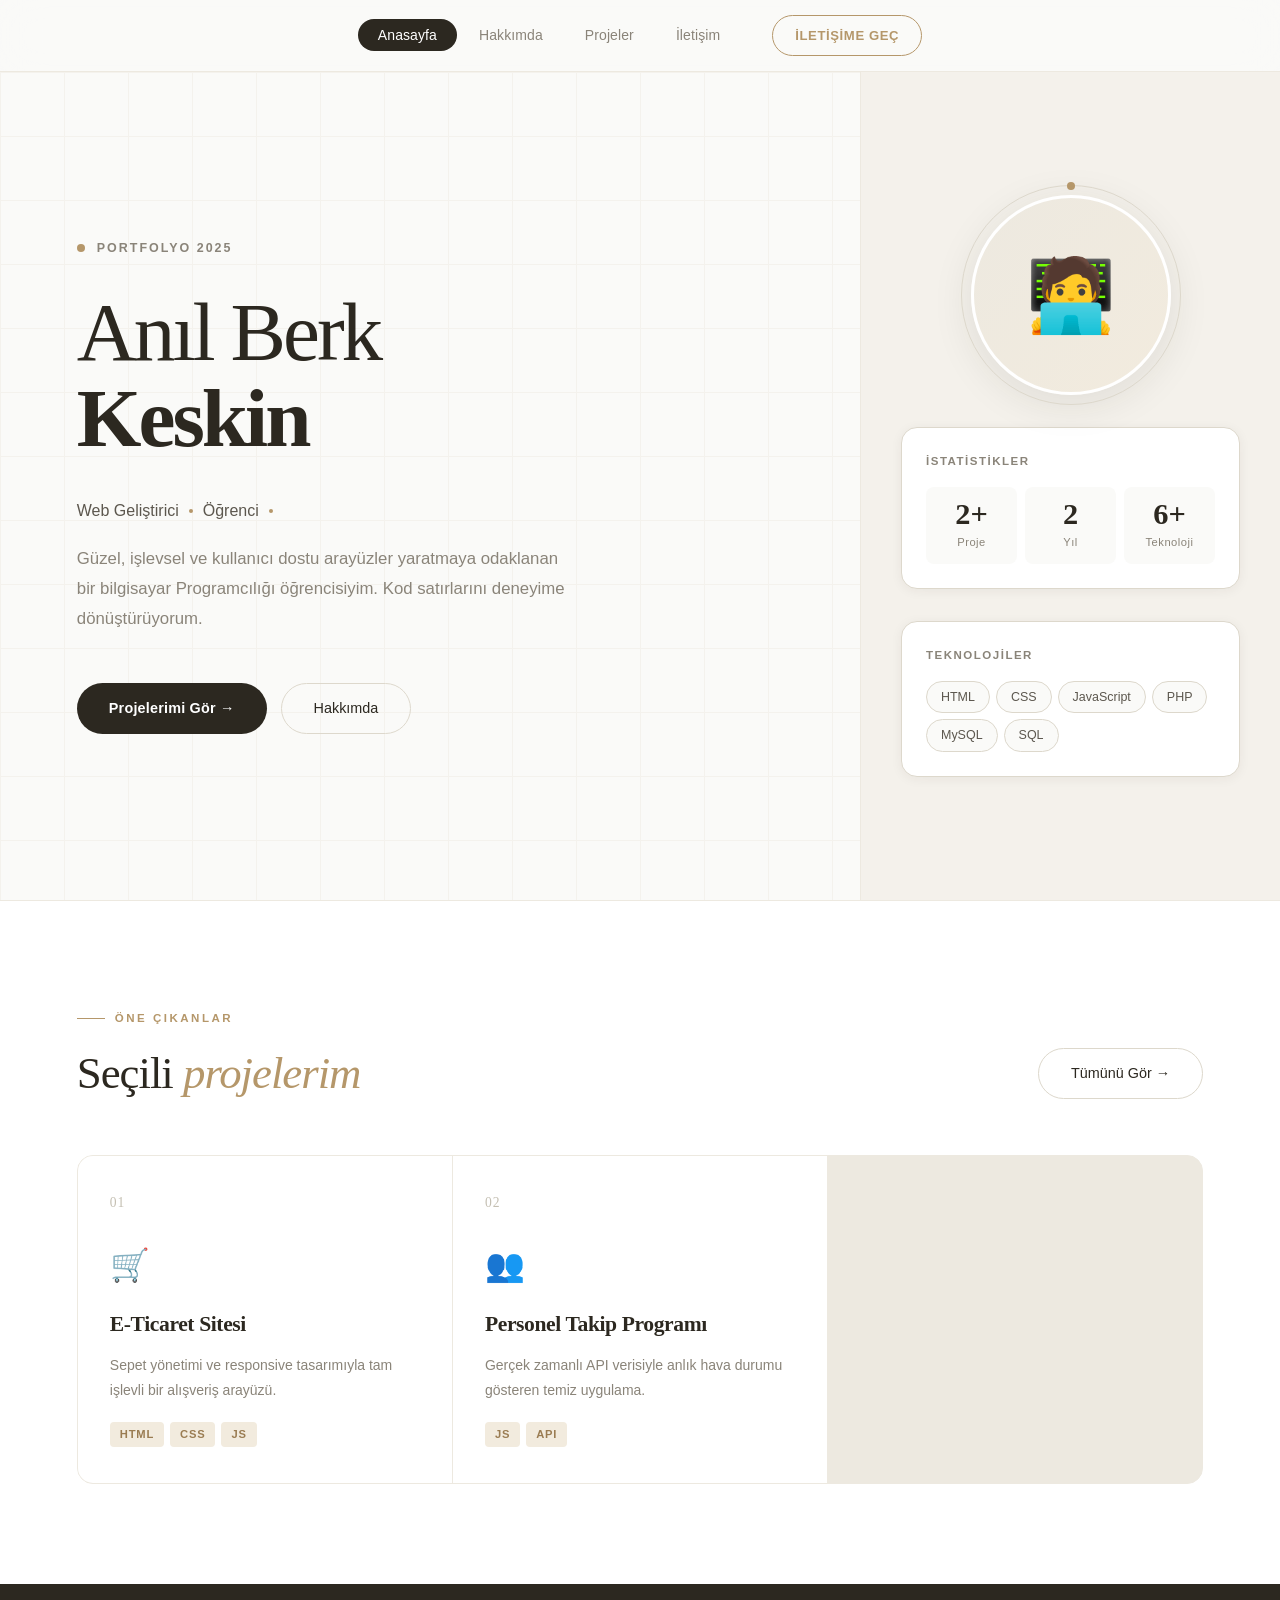
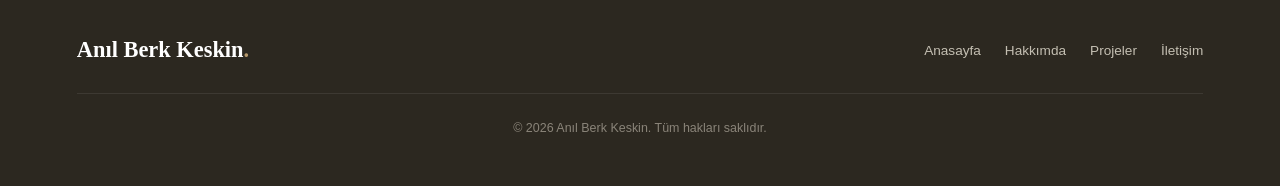
==== index.html @ c399ac22 "Update index.html" ====
<!DOCTYPE html>
<html lang="tr">
<head>
  <meta charset="UTF-8"/>
  <meta name="viewport" content="width=device-width, initial-scale=1.0"/>
  <title>Anıl Berk Keskin — Portfolyo</title>
  <link rel="stylesheet" href="assets/css/style.css"/>
  <style>
    .hero {
      min-height: calc(100vh - var(--nav-h));
      display: grid;
      grid-template-columns: 1fr 420px;
      gap: 0;
      position: relative;
      overflow: hidden;
    }

    .hero::before {
      content: '';
      position: absolute;
      inset: 0;
      background-image:
        linear-gradient(var(--cream-mid) 1px, transparent 1px),
        linear-gradient(90deg, var(--cream-mid) 1px, transparent 1px);
      background-size: 64px 64px;
      opacity: 0.45;
      pointer-events: none;
    }

    .hero-left {
      display: flex;
      flex-direction: column;
      justify-content: center;
      padding: 80px var(--page-pad);
      position: relative;
      z-index: 1;
    }

    .hero-eyebrow {
      display: flex;
      align-items: center;
      gap: 12px;
      margin-bottom: 32px;
    }
    .eyebrow-dot {
      width: 8px; height: 8px;
      border-radius: 50%;
      background: var(--accent);
      animation: pulse 2.4s ease-in-out infinite;
    }
    @keyframes pulse {
      0%,100% { opacity: 1; transform: scale(1); }
      50%      { opacity: 0.4; transform: scale(0.7); }
    }
    .eyebrow-text {
      font-size: 0.78rem;
      font-weight: 600;
      letter-spacing: 2px;
      text-transform: uppercase;
      color: var(--warm-gray);
    }

    .hero-title {
      font-family: var(--font-display);
      font-size: clamp(3.5rem, 6.5vw, 7rem);
      font-weight: 300;
      line-height: 1.03;
      letter-spacing: -3px;
      color: var(--ink);
      margin-bottom: 8px;
    }
    .hero-title strong {
      font-weight: 600;
      display: block;
    }
    .hero-title em {
      font-style: italic;
      color: var(--accent);
      display: block;
    }

    .hero-role {
      display: inline-flex;
      align-items: center;
      gap: 10px;
      margin: 28px 0 20px;
      font-size: 1rem;
      color: var(--ink-light);
      font-weight: 400;
    }
    .role-divider {
      width: 4px; height: 4px;
      border-radius: 50%;
      background: var(--accent);
    }

    .hero-desc {
      max-width: 500px;
      font-size: 1.05rem;
      color: var(--warm-gray);
      line-height: 1.8;
      margin-bottom: 48px;
      font-weight: 300;
    }

    .hero-actions {
      display: flex;
      gap: 14px;
      flex-wrap: wrap;
    }

    .hero-right {
      background: var(--cream);
      border-left: 1px solid var(--cream-mid);
      display: flex;
      flex-direction: column;
      justify-content: center;
      align-items: center;
      padding: 60px 40px;
      gap: 32px;
      position: relative;
      z-index: 1;
    }

    .avatar-container {
      position: relative;
      width: 200px;
      height: 200px;
    }
    .avatar-ring {
      position: absolute;
      inset: -10px;
      border-radius: 50%;
      border: 1px solid var(--cream-dark);
      animation: rotateRing 25s linear infinite;
    }
    .avatar-ring::after {
      content: '';
      position: absolute;
      top: -4px; left: 50%;
      transform: translateX(-50%);
      width: 8px; height: 8px;
      border-radius: 50%;
      background: var(--accent);
    }
    @keyframes rotateRing { to { transform: rotate(360deg); } }
    .avatar-img {
      width: 200px; height: 200px;
      border-radius: 50%;
      background: linear-gradient(135deg, var(--cream-mid) 0%, var(--accent-pale) 100%);
      display: flex;
      align-items: center;
      justify-content: center;
      font-size: 4.5rem;
      border: 3px solid var(--white);
      box-shadow: var(--shadow-md);
    }

    .hero-card {
      background: var(--white);
      border: 1px solid var(--cream-dark);
      border-radius: var(--radius-md);
      padding: 24px;
      width: 100%;
      box-shadow: var(--shadow-sm);
    }
    .hero-card-title {
      font-size: 0.72rem;
      font-weight: 600;
      letter-spacing: 1.5px;
      text-transform: uppercase;
      color: var(--warm-gray);
      margin-bottom: 16px;
    }
    .stat-row {
      display: flex;
      justify-content: space-between;
      gap: 8px;
    }
    .stat-box {
      flex: 1;
      text-align: center;
      padding: 12px 8px;
      border-radius: var(--radius-sm);
      background: var(--off-white);
    }
    .stat-box .num {
      font-family: var(--font-display);
      font-size: 1.9rem;
      font-weight: 600;
      color: var(--ink);
      line-height: 1;
      display: block;
    }
    .stat-box .lbl {
      font-size: 0.7rem;
      color: var(--warm-gray);
      letter-spacing: 0.5px;
      margin-top: 4px;
      display: block;
    }

    .tech-row {
      display: flex;
      flex-wrap: wrap;
      gap: 6px;
    }
    .tech-pill {
      background: var(--off-white);
      border: 1px solid var(--cream-dark);
      border-radius: 50px;
      padding: 5px 14px;
      font-size: 0.78rem;
      color: var(--ink-light);
      font-weight: 500;
    }

    .featured {
      padding: 100px var(--page-pad);
      background: var(--white);
      border-top: 1px solid var(--cream-mid);
    }
    .featured-header {
      display: flex;
      align-items: flex-end;
      justify-content: space-between;
      margin-bottom: 56px;
    }
    .featured-title {
      font-family: var(--font-display);
      font-size: clamp(2rem, 3.5vw, 3rem);
      font-weight: 400;
      letter-spacing: -1px;
      line-height: 1.15;
    }
    .featured-title em { font-style: italic; color: var(--accent); }

    .featured-grid {
      display: grid;
      grid-template-columns: repeat(3, 1fr);
      gap: 1px;
      background: var(--cream-mid);
      border: 1px solid var(--cream-mid);
      border-radius: var(--radius-md);
      overflow: hidden;
    }
    .feat-card {
      background: var(--white);
      padding: 36px 32px;
      transition: background var(--transition);
    }
    .feat-card:hover { background: var(--off-white); }
    .feat-num {
      font-family: var(--font-display);
      font-size: 0.85rem;
      color: var(--stone);
      letter-spacing: 1px;
      margin-bottom: 24px;
    }
    .feat-icon {
      font-size: 2rem;
      margin-bottom: 16px;
      display: block;
    }
    .feat-card h3 {
      font-family: var(--font-display);
      font-size: 1.35rem;
      font-weight: 600;
      letter-spacing: -0.4px;
      margin-bottom: 10px;
    }
    .feat-card p {
      font-size: 0.875rem;
      color: var(--warm-gray);
      line-height: 1.75;
      margin-bottom: 20px;
    }
    .feat-tags {
      display: flex;
      flex-wrap: wrap;
      gap: 6px;
    }
    .feat-tag {
      font-size: 0.7rem;
      font-weight: 600;
      letter-spacing: 0.8px;
      text-transform: uppercase;
      color: var(--accent-hover);
      background: var(--accent-pale);
      padding: 3px 10px;
      border-radius: 4px;
    }

    @media (max-width: 900px) {
      .hero { grid-template-columns: 1fr; }
      .hero-right { display: none; }
      .featured-grid { grid-template-columns: 1fr; }
      .featured-header { flex-direction: column; align-items: flex-start; gap: 20px; }
    }
  </style>
</head>
<body>

<nav class="navbar">
  
  <ul class="nav-links">
    <li><a href="pages/index.html">Anasayfa</a></li>
    <li><a href="pages/about.html">Hakkımda</a></li>
    <li><a href="pages/Projects.html">Projeler</a></li>
    <li><a href="pages/contact.html">İletişim</a></li>
  </ul>
  <div class="nav-cta">
    <a href="pages/contact.html" class="btn-nav">İletişime Geç</a>
  </div>
</nav>

<!-- PAGE -->
<div class="page-wrap">

  <!-- HERO -->
  <section class="hero">
    <div class="hero-left">
      <div class="hero-eyebrow anim-fadein">
        <span class="eyebrow-dot"></span>
        <span class="eyebrow-text">Portfolyo 2025</span>
      </div>

      <h1 class="hero-title anim-fadeup anim-delay-1">
        Anıl Berk
        <strong>Keskin</strong>
      </h1>

      <div class="hero-role anim-fadeup anim-delay-2">
        <span>Web Geliştirici</span>
        <span class="role-divider"></span>
        <span>Öğrenci</span>
        <span class="role-divider"></span>
      </div>

      <p class="hero-desc anim-fadeup anim-delay-3">
        Güzel, işlevsel ve kullanıcı dostu arayüzler yaratmaya odaklanan
        bir bilgisayar Programcılığı öğrencisiyim. Kod satırlarını deneyime dönüştürüyorum.
      </p>

      <div class="hero-actions anim-fadeup anim-delay-4">
        <a href="pages/Projects.html" class="btn-primary">Projelerimi Gör →</a>
        <a href="pages/about.html" class="btn-secondary">Hakkımda</a>
      </div>
    </div>

    <div class="hero-right anim-fadein anim-delay-2">
      <div class="avatar-container">
        <div class="avatar-ring"></div>
        <div class="avatar-img">🧑‍💻</div>
      </div>

      <div class="hero-card">
        <div class="hero-card-title">İstatistikler</div>
        <div class="stat-row">
          <div class="stat-box">
            <span class="num">2+</span>
            <span class="lbl">Proje</span>
          </div>
          <div class="stat-box">
            <span class="num">2</span>
            <span class="lbl">Yıl</span>
          </div>
          <div class="stat-box">
            <span class="num">6+</span>
            <span class="lbl">Teknoloji</span>
          </div>
        </div>
      </div>

      <div class="hero-card">
        <div class="hero-card-title">Teknolojiler</div>
        <div class="tech-row">
          <span class="tech-pill">HTML</span>
          <span class="tech-pill">CSS</span>
          <span class="tech-pill">JavaScript</span>
          <span class="tech-pill">PHP</span>
          <span class="tech-pill">MySQL</span>
          <span class="tech-pill">SQL</span>
        </div>
      </div>
    </div>
  </section>

  <section class="featured">
    <div class="featured-header reveal">
      <div>
        <div class="section-label">Öne Çıkanlar</div>
        <h2 class="featured-title">Seçili <em>projelerim</em></h2>
      </div>
      <a href="pages/Projects.html" class="btn-secondary">Tümünü Gör →</a>
    </div>

    <div class="featured-grid reveal">
      <div class="feat-card">
        <div class="feat-num">01</div>
        <span class="feat-icon">🛒</span>
        <h3>E-Ticaret Sitesi</h3>
        <p>Sepet yönetimi ve responsive tasarımıyla tam işlevli bir alışveriş arayüzü.</p>
        <div class="feat-tags">
          <span class="feat-tag">HTML</span>
          <span class="feat-tag">CSS</span>
          <span class="feat-tag">JS</span>
        </div>
      </div>
      <div class="feat-card">
        <div class="feat-num">02</div>
        <span class="feat-icon">👥</span>
        <h3>Personel Takip Programı</h3>
        <p>Gerçek zamanlı API verisiyle anlık hava durumu gösteren temiz uygulama.</p>
        <div class="feat-tags">
          <span class="feat-tag">JS</span>
          <span class="feat-tag">API</span>
        </div>
      </div>
    </div>
  </section>

  <footer>
    <div class="footer-logo">Anıl Berk Keskin<span>.</span></div>
    <ul class="footer-links">
      <li><a href="pages/index.html">Anasayfa</a></li>
      <li><a href="pages/about.html">Hakkımda</a></li>
      <li><a href="pages/Projects.html">Projeler</a></li>
      <li><a href="pages/contact.html">İletişim</a></li>
    </ul>
    <div class="footer-copy">© 2026 Anıl Berk Keskin. Tüm hakları saklıdır.</div>
  </footer>
</div>
<script src="assets/js/main.js"></script>
</body>
</html>
---- assets/css/style.css ----
*, *::before, *::after {
  box-sizing: border-box;
  margin: 0;
  padding: 0;
}

:root {
  --white:       #ffffff;
  --off-white:   #fafaf8;
  --cream:       #f4f1eb;
  --cream-mid:   #ede9e0;
  --cream-dark:  #ddd8cc;
  --stone:       #c4bfb2;
  --warm-gray:   #8a8479;
  --ink-light:   #5c574e;
  --ink:         #2c2820;
  --accent:      #b5976a;
  --accent-hover:#9a7c52;
  --accent-pale: #f2ebde;

  --font-display: 'Cormorant Garamond', Georgia, serif;
  --font-body:    'Outfit', sans-serif;

  --nav-h: 72px;
  --page-pad: clamp(28px, 6vw, 96px);
  --radius-sm: 8px;
  --radius-md: 16px;
  --radius-lg: 28px;
  --shadow-sm: 0 2px 12px rgba(44,40,32,0.06);
  --shadow-md: 0 8px 40px rgba(44,40,32,0.10);
  --shadow-lg: 0 24px 80px rgba(44,40,32,0.13);
  --transition: 0.28s cubic-bezier(0.4,0,0.2,1);
}

html { scroll-behavior: smooth; }

body {
  font-family: var(--font-body);
  background: var(--off-white);
  color: var(--ink);
  font-size: 16px;
  line-height: 1.65;
  min-height: 100vh;
  -webkit-font-smoothing: antialiased;
}

.navbar {
  position: fixed;
  top: 0; left: 0; right: 0;
  z-index: 999;
  height: var(--nav-h);
  display: flex;
  align-items: center;
  justify-content: center;
  padding: 0 var(--page-pad);
  background: rgba(250,250,248,0.85);
  backdrop-filter: blur(20px);
  -webkit-backdrop-filter: blur(20px);
  border-bottom: 1px solid var(--cream-mid);
  gap: 32px;
}

.nav-logo {
  font-family: var(--font-display);
  font-size: 1.5rem;
  font-weight: 600;
  color: var(--ink);
  text-decoration: none;
  letter-spacing: -0.5px;
}
.nav-logo span {
  color: var(--accent);
}

.nav-links {
  display: flex;
  align-items: center;
  gap: 2px;
  list-style: none;
}

.nav-links a {
  text-decoration: none;
  font-family: var(--font-body);
  font-size: 0.875rem;
  font-weight: 500;
  color: var(--warm-gray);
  padding: 8px 20px;
  border-radius: 50px;
  transition: color var(--transition), background var(--transition);
  letter-spacing: 0.1px;
}
.nav-links a:hover {
  color: var(--ink);
  background: var(--cream);
}
.nav-links a.active {
  color: var(--white);
  background: var(--ink);
}

.nav-cta {
  display: flex;
  align-items: center;
  gap: 16px;
}
.nav-cta a.btn-nav {
  text-decoration: none;
  font-size: 0.82rem;
  font-weight: 600;
  letter-spacing: 0.6px;
  text-transform: uppercase;
  color: var(--accent);
  padding: 9px 22px;
  border: 1.5px solid var(--accent);
  border-radius: 50px;
  transition: all var(--transition);
}
.nav-cta a.btn-nav:hover {
  background: var(--accent);
  color: var(--white);
}

.page-wrap {
  padding-top: var(--nav-h);
  min-height: 100vh;
}

.btn-primary {
  display: inline-flex;
  align-items: center;
  gap: 8px;
  background: var(--ink);
  color: var(--white);
  font-family: var(--font-body);
  font-size: 0.9rem;
  font-weight: 600;
  padding: 14px 32px;
  border-radius: 50px;
  border: none;
  cursor: pointer;
  text-decoration: none;
  transition: background var(--transition), transform var(--transition), box-shadow var(--transition);
  letter-spacing: 0.2px;
}
.btn-primary:hover {
  background: var(--accent-hover);
  transform: translateY(-2px);
  box-shadow: var(--shadow-md);
}

.btn-secondary {
  display: inline-flex;
  align-items: center;
  gap: 8px;
  background: transparent;
  color: var(--ink);
  font-family: var(--font-body);
  font-size: 0.9rem;
  font-weight: 500;
  padding: 13px 32px;
  border-radius: 50px;
  border: 1.5px solid var(--cream-dark);
  cursor: pointer;
  text-decoration: none;
  transition: all var(--transition);
}
.btn-secondary:hover {
  border-color: var(--ink);
  transform: translateY(-2px);
}

.section-label {
  display: inline-flex;
  align-items: center;
  gap: 10px;
  font-size: 0.72rem;
  font-weight: 600;
  letter-spacing: 2.5px;
  text-transform: uppercase;
  color: var(--accent);
  margin-bottom: 20px;
}
.section-label::before {
  content: '';
  width: 28px;
  height: 1.5px;
  background: var(--accent);
  display: block;
}

footer {
  background: var(--ink);
  color: var(--stone);
  padding: 48px var(--page-pad);
  display: flex;
  align-items: center;
  justify-content: space-between;
  flex-wrap: wrap;
  gap: 16px;
}

.footer-logo {
  font-family: var(--font-display);
  font-size: 1.4rem;
  color: var(--white);
  font-weight: 600;
}
.footer-logo span { color: var(--accent); }

.footer-links {
  display: flex;
  gap: 24px;
  list-style: none;
}
.footer-links a {
  text-decoration: none;
  color: var(--stone);
  font-size: 0.85rem;
  transition: color var(--transition);
}
.footer-links a:hover { color: var(--white); }

.footer-copy {
  font-size: 0.78rem;
  color: var(--warm-gray);
  width: 100%;
  text-align: center;
  padding-top: 24px;
  border-top: 1px solid rgba(255,255,255,0.08);
  margin-top: 8px;
}

@keyframes fadeUp {
  from { opacity: 0; transform: translateY(30px); }
  to   { opacity: 1; transform: translateY(0); }
}
@keyframes fadeIn {
  from { opacity: 0; }
  to   { opacity: 1; }
}
@keyframes slideRight {
  from { opacity: 0; transform: translateX(-20px); }
  to   { opacity: 1; transform: translateX(0); }
}

.anim-fadeup  { animation: fadeUp 0.7s cubic-bezier(0.4,0,0.2,1) both; }
.anim-fadein  { animation: fadeIn 0.6s ease both; }
.anim-delay-1 { animation-delay: 0.1s; }
.anim-delay-2 { animation-delay: 0.2s; }
.anim-delay-3 { animation-delay: 0.35s; }
.anim-delay-4 { animation-delay: 0.5s; }
.anim-delay-5 { animation-delay: 0.65s; }

@media (max-width: 768px) {
  .navbar { padding: 0 24px; }
  .nav-cta { display: none; }
  .nav-links a { padding: 7px 12px; font-size: 0.8rem; }
}
@media (max-width: 480px) {
  .nav-logo { font-size: 1.2rem; }
  .nav-links a { padding: 6px 9px; }
}
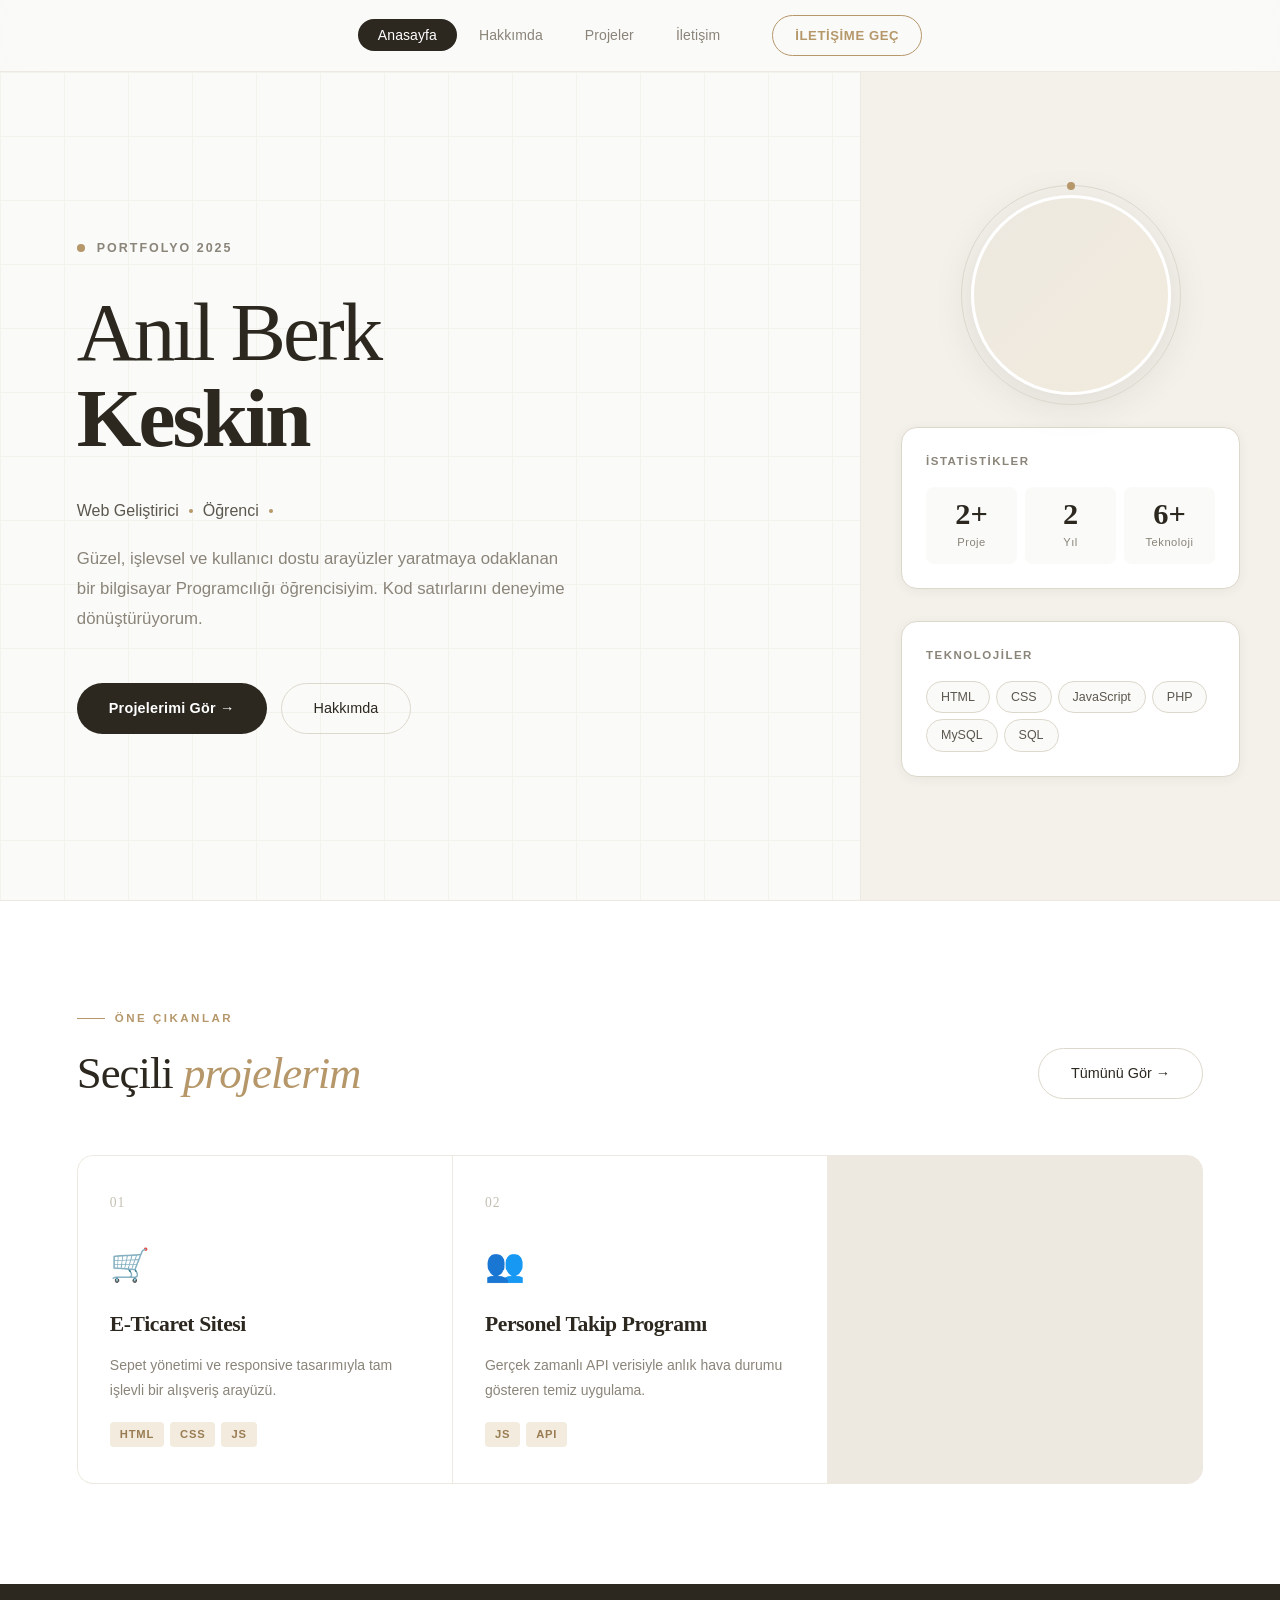
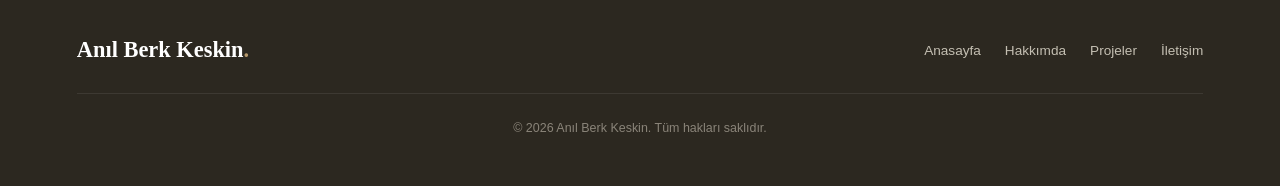
==== commit 44c56c49: "Update index.html" ====
--- a/index.html
+++ b/index.html
@@ -304,7 +304,7 @@
 <nav class="navbar">
   
   <ul class="nav-links">
-    <li><a href="pages/index.html">Anasayfa</a></li>
+    <li><a href="index.html">Anasayfa</a></li>
     <li><a href="pages/about.html">Hakkımda</a></li>
     <li><a href="pages/Projects.html">Projeler</a></li>
     <li><a href="pages/contact.html">İletişim</a></li>
@@ -351,7 +351,7 @@
     <div class="hero-right anim-fadein anim-delay-2">
       <div class="avatar-container">
         <div class="avatar-ring"></div>
-        <div class="avatar-img">🧑‍💻</div>
+        <div class="avatar-img"></div>
       </div>
 
       <div class="hero-card">
@@ -423,7 +423,7 @@
   <footer>
     <div class="footer-logo">Anıl Berk Keskin<span>.</span></div>
     <ul class="footer-links">
-      <li><a href="pages/index.html">Anasayfa</a></li>
+      <li><a href="index.html">Anasayfa</a></li>
       <li><a href="pages/about.html">Hakkımda</a></li>
       <li><a href="pages/Projects.html">Projeler</a></li>
       <li><a href="pages/contact.html">İletişim</a></li>
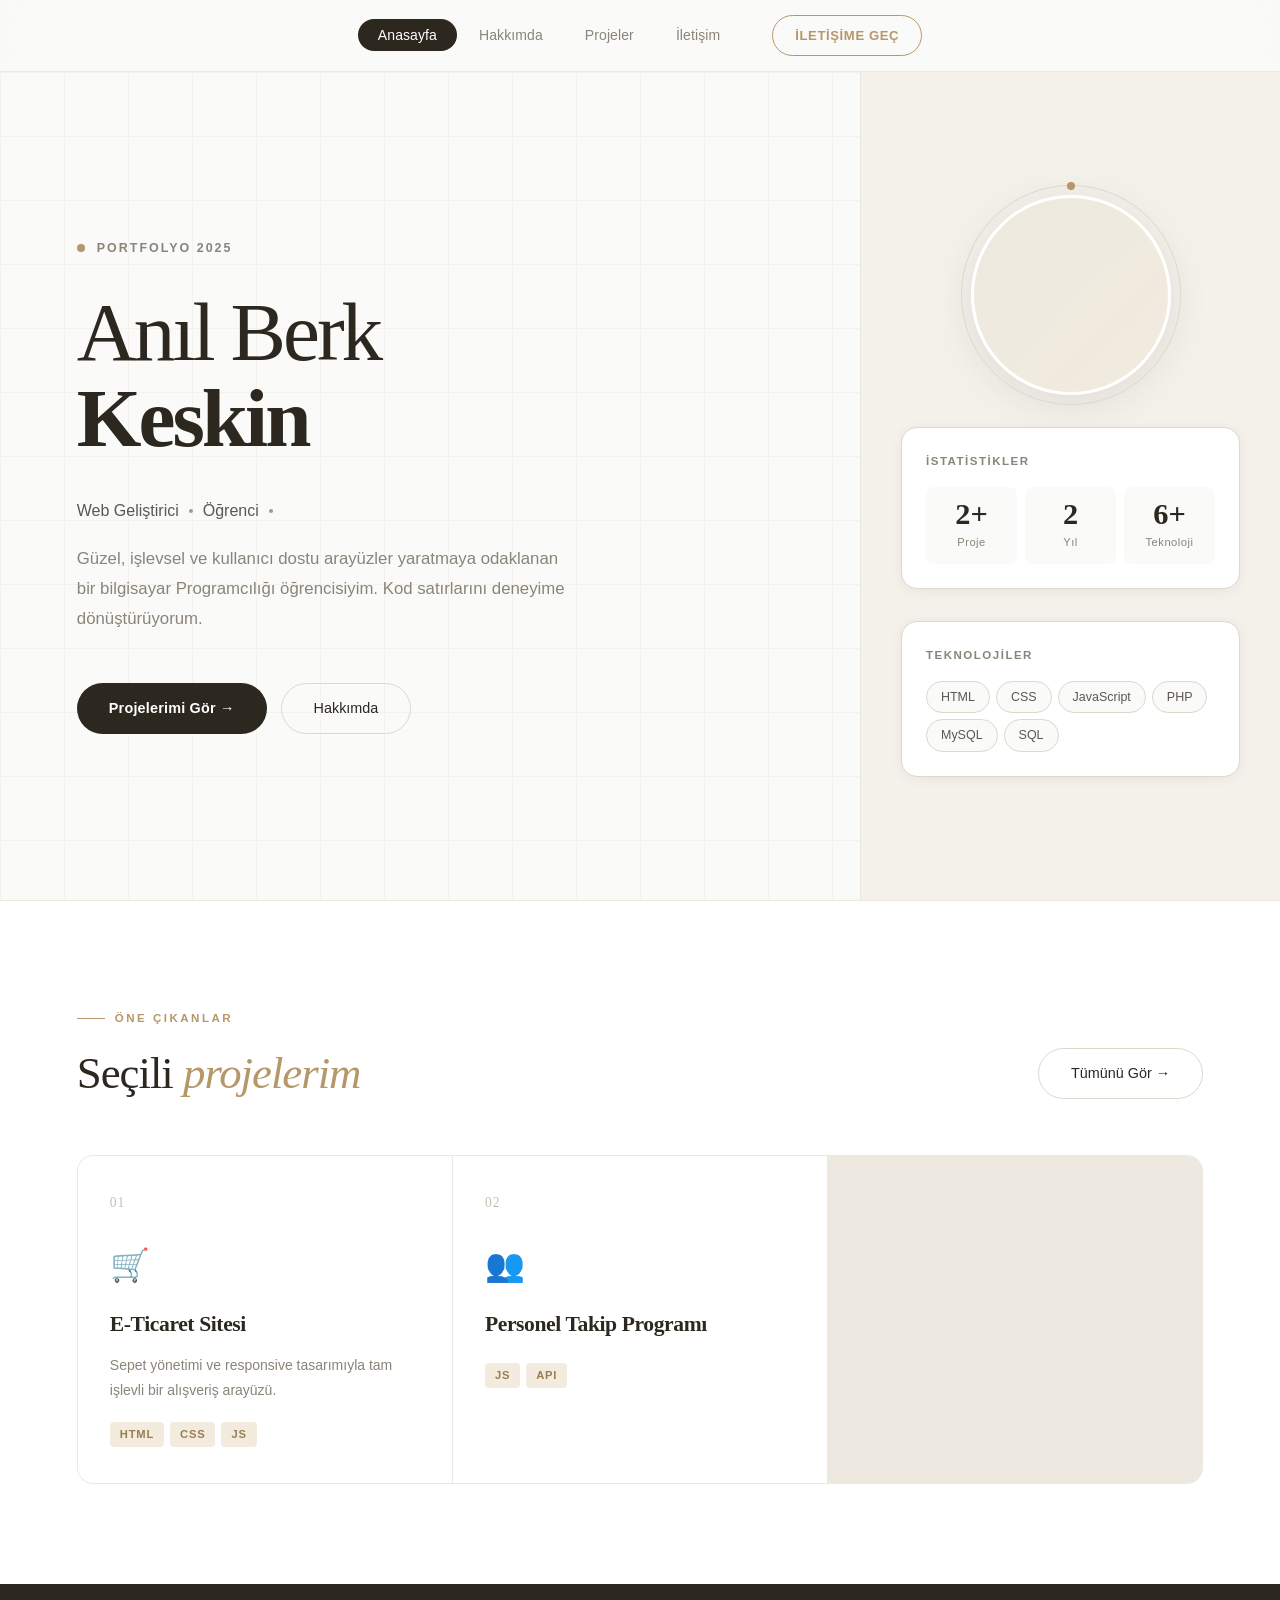
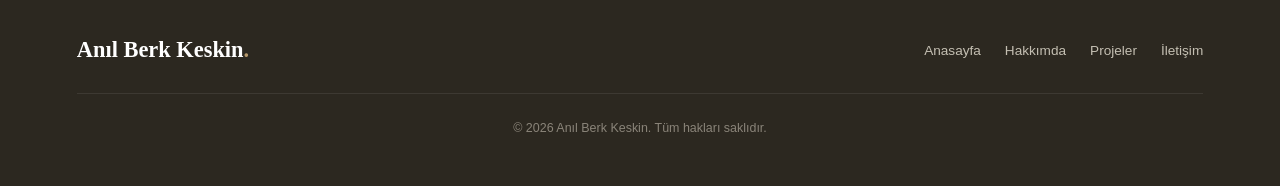
==== commit 341cc9e9: "Update index.html" ====
--- a/index.html
+++ b/index.html
@@ -411,7 +411,7 @@
         <div class="feat-num">02</div>
         <span class="feat-icon">👥</span>
         <h3>Personel Takip Programı</h3>
-        <p>Gerçek zamanlı API verisiyle anlık hava durumu gösteren temiz uygulama.</p>
+        <p></p>
         <div class="feat-tags">
           <span class="feat-tag">JS</span>
           <span class="feat-tag">API</span>
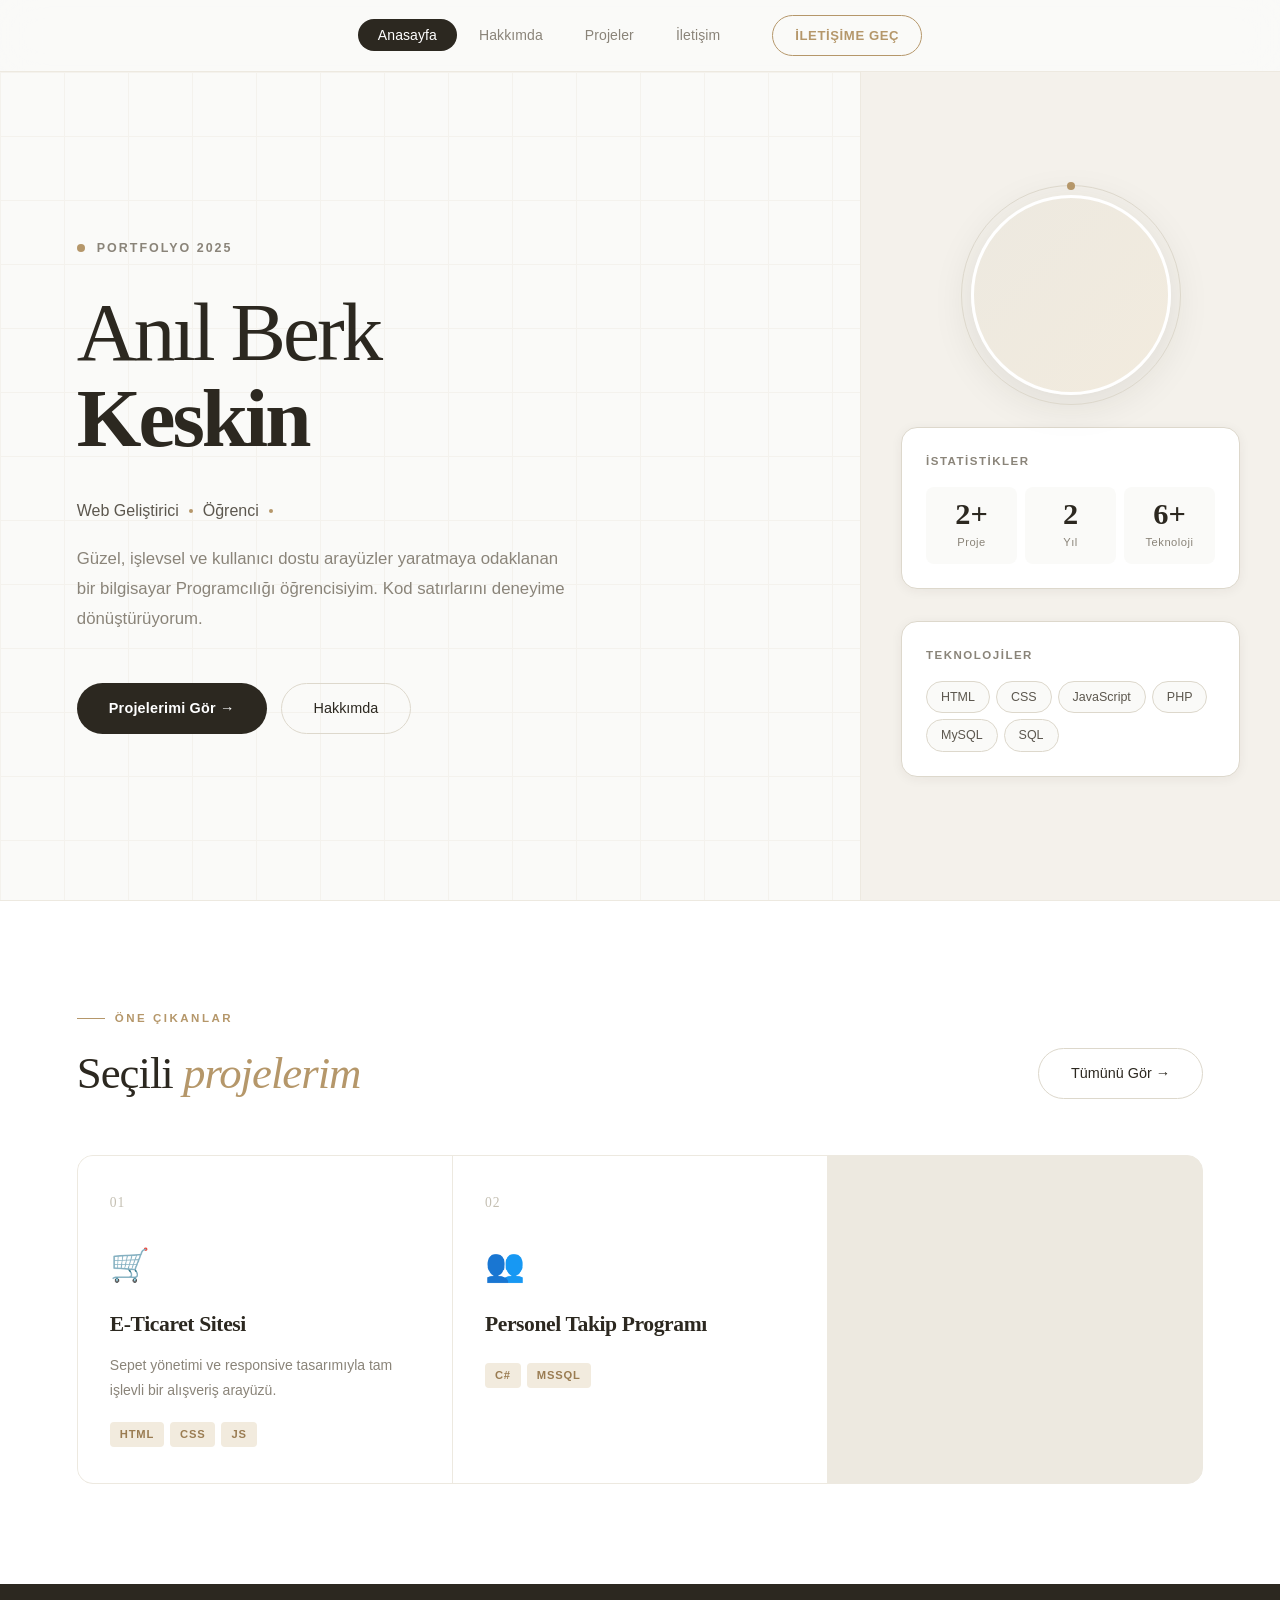
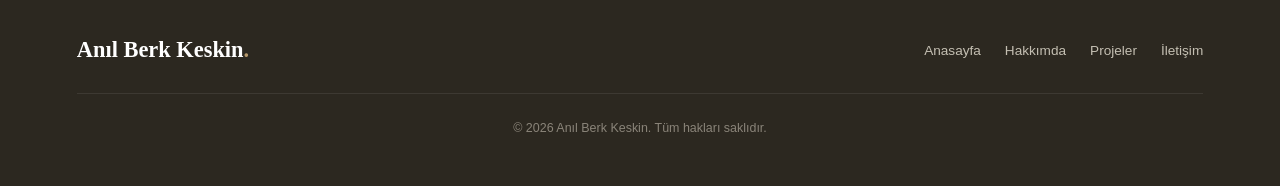
==== commit 01b57f6e: "Update index.html" ====
--- a/index.html
+++ b/index.html
@@ -413,8 +413,8 @@
         <h3>Personel Takip Programı</h3>
         <p></p>
         <div class="feat-tags">
-          <span class="feat-tag">JS</span>
-          <span class="feat-tag">API</span>
+          <span class="feat-tag">C#</span>
+          <span class="feat-tag">MSSQL</span>
         </div>
       </div>
     </div>
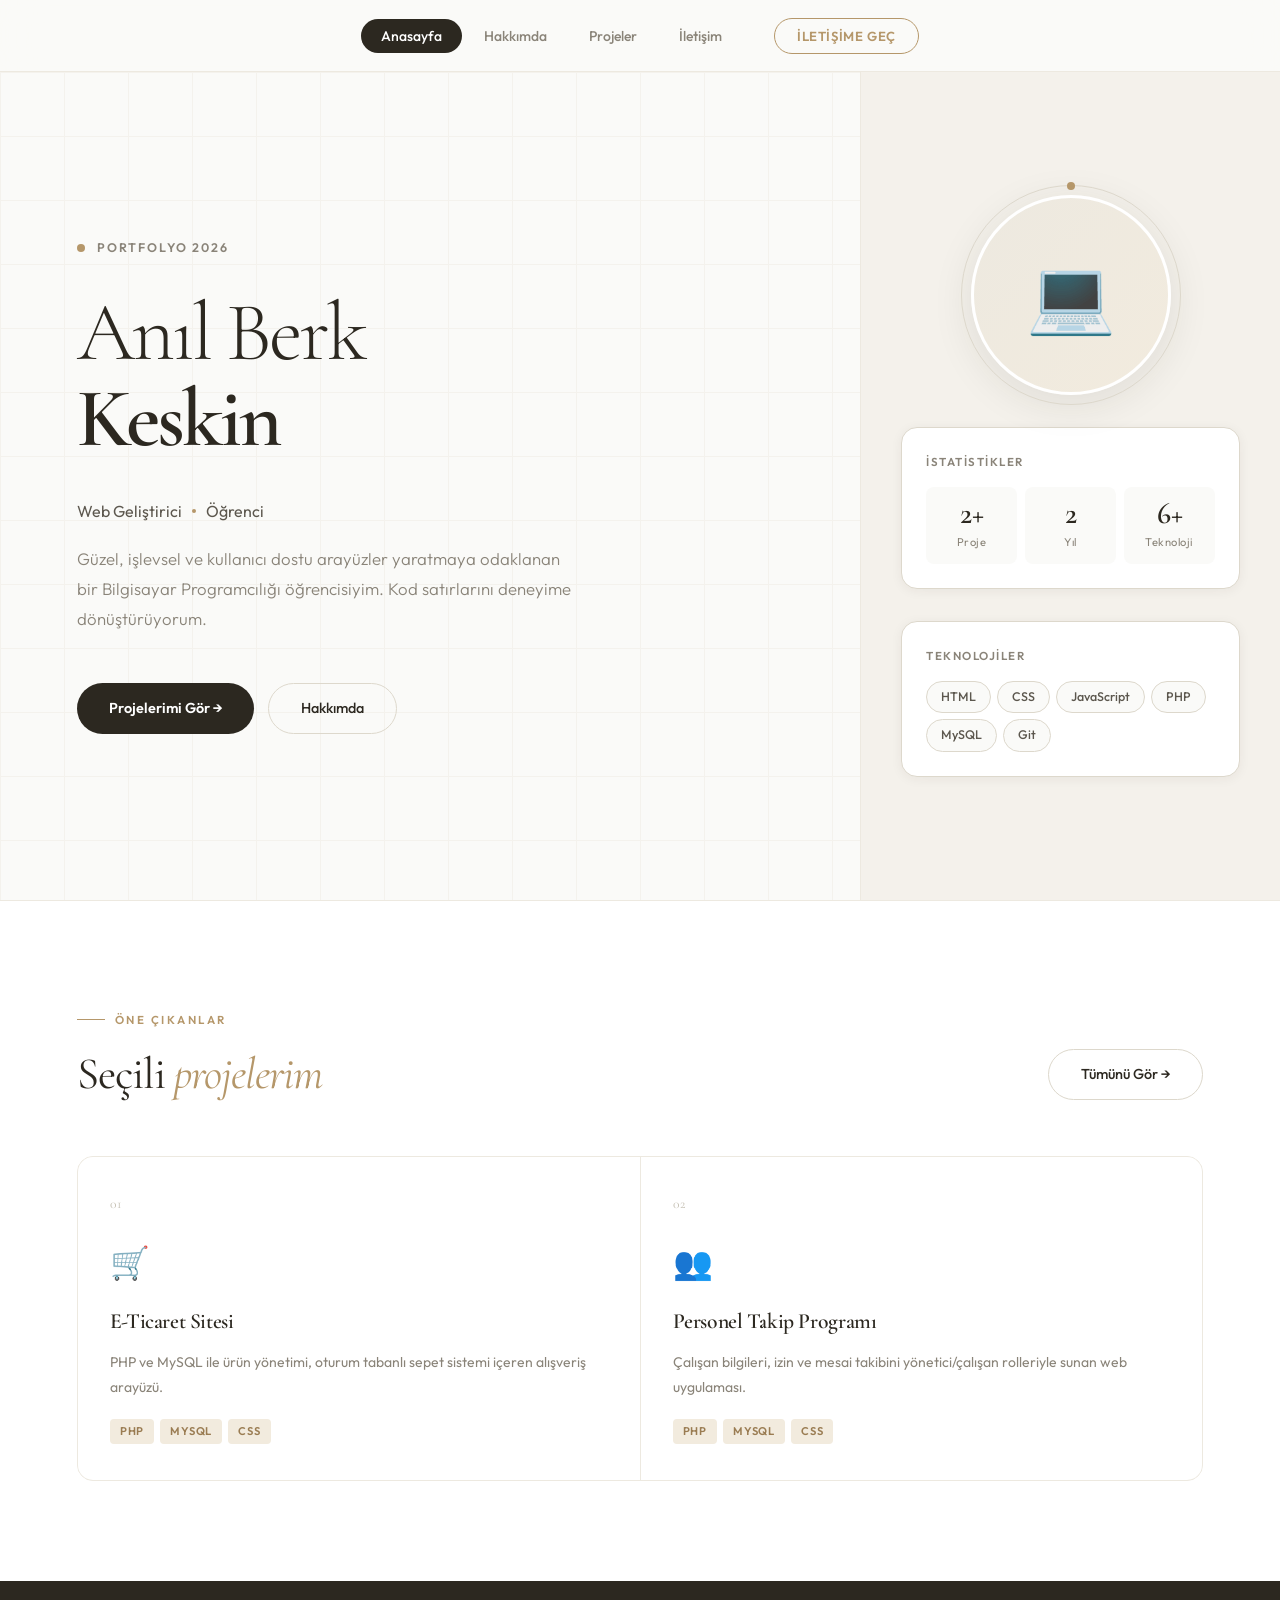
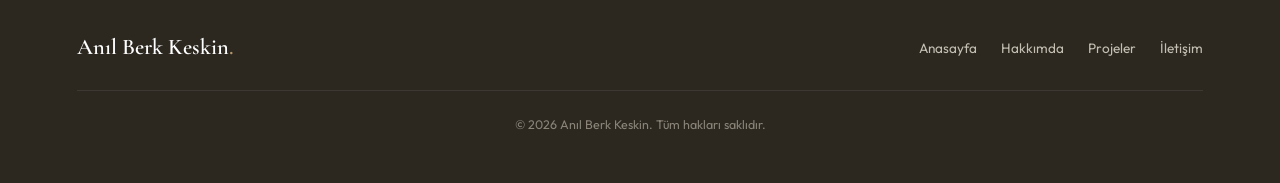
==== commit 67827b79: "index.html dosyasında bulunan css kodları taşındı. index.html dosyasında bulunan css kodları style.c" ====
--- a/index.html
+++ b/index.html
@@ -4,317 +4,27 @@
   <meta charset="UTF-8"/>
   <meta name="viewport" content="width=device-width, initial-scale=1.0"/>
   <title>Anıl Berk Keskin — Portfolyo</title>
+  <link rel="stylesheet" href="assets/css/global.css"/>
   <link rel="stylesheet" href="assets/css/style.css"/>
-  <style>
-    .hero {
-      min-height: calc(100vh - var(--nav-h));
-      display: grid;
-      grid-template-columns: 1fr 420px;
-      gap: 0;
-      position: relative;
-      overflow: hidden;
-    }
-
-    .hero::before {
-      content: '';
-      position: absolute;
-      inset: 0;
-      background-image:
-        linear-gradient(var(--cream-mid) 1px, transparent 1px),
-        linear-gradient(90deg, var(--cream-mid) 1px, transparent 1px);
-      background-size: 64px 64px;
-      opacity: 0.45;
-      pointer-events: none;
-    }
-
-    .hero-left {
-      display: flex;
-      flex-direction: column;
-      justify-content: center;
-      padding: 80px var(--page-pad);
-      position: relative;
-      z-index: 1;
-    }
-
-    .hero-eyebrow {
-      display: flex;
-      align-items: center;
-      gap: 12px;
-      margin-bottom: 32px;
-    }
-    .eyebrow-dot {
-      width: 8px; height: 8px;
-      border-radius: 50%;
-      background: var(--accent);
-      animation: pulse 2.4s ease-in-out infinite;
-    }
-    @keyframes pulse {
-      0%,100% { opacity: 1; transform: scale(1); }
-      50%      { opacity: 0.4; transform: scale(0.7); }
-    }
-    .eyebrow-text {
-      font-size: 0.78rem;
-      font-weight: 600;
-      letter-spacing: 2px;
-      text-transform: uppercase;
-      color: var(--warm-gray);
-    }
-
-    .hero-title {
-      font-family: var(--font-display);
-      font-size: clamp(3.5rem, 6.5vw, 7rem);
-      font-weight: 300;
-      line-height: 1.03;
-      letter-spacing: -3px;
-      color: var(--ink);
-      margin-bottom: 8px;
-    }
-    .hero-title strong {
-      font-weight: 600;
-      display: block;
-    }
-    .hero-title em {
-      font-style: italic;
-      color: var(--accent);
-      display: block;
-    }
-
-    .hero-role {
-      display: inline-flex;
-      align-items: center;
-      gap: 10px;
-      margin: 28px 0 20px;
-      font-size: 1rem;
-      color: var(--ink-light);
-      font-weight: 400;
-    }
-    .role-divider {
-      width: 4px; height: 4px;
-      border-radius: 50%;
-      background: var(--accent);
-    }
-
-    .hero-desc {
-      max-width: 500px;
-      font-size: 1.05rem;
-      color: var(--warm-gray);
-      line-height: 1.8;
-      margin-bottom: 48px;
-      font-weight: 300;
-    }
-
-    .hero-actions {
-      display: flex;
-      gap: 14px;
-      flex-wrap: wrap;
-    }
-
-    .hero-right {
-      background: var(--cream);
-      border-left: 1px solid var(--cream-mid);
-      display: flex;
-      flex-direction: column;
-      justify-content: center;
-      align-items: center;
-      padding: 60px 40px;
-      gap: 32px;
-      position: relative;
-      z-index: 1;
-    }
-
-    .avatar-container {
-      position: relative;
-      width: 200px;
-      height: 200px;
-    }
-    .avatar-ring {
-      position: absolute;
-      inset: -10px;
-      border-radius: 50%;
-      border: 1px solid var(--cream-dark);
-      animation: rotateRing 25s linear infinite;
-    }
-    .avatar-ring::after {
-      content: '';
-      position: absolute;
-      top: -4px; left: 50%;
-      transform: translateX(-50%);
-      width: 8px; height: 8px;
-      border-radius: 50%;
-      background: var(--accent);
-    }
-    @keyframes rotateRing { to { transform: rotate(360deg); } }
-    .avatar-img {
-      width: 200px; height: 200px;
-      border-radius: 50%;
-      background: linear-gradient(135deg, var(--cream-mid) 0%, var(--accent-pale) 100%);
-      display: flex;
-      align-items: center;
-      justify-content: center;
-      font-size: 4.5rem;
-      border: 3px solid var(--white);
-      box-shadow: var(--shadow-md);
-    }
-
-    .hero-card {
-      background: var(--white);
-      border: 1px solid var(--cream-dark);
-      border-radius: var(--radius-md);
-      padding: 24px;
-      width: 100%;
-      box-shadow: var(--shadow-sm);
-    }
-    .hero-card-title {
-      font-size: 0.72rem;
-      font-weight: 600;
-      letter-spacing: 1.5px;
-      text-transform: uppercase;
-      color: var(--warm-gray);
-      margin-bottom: 16px;
-    }
-    .stat-row {
-      display: flex;
-      justify-content: space-between;
-      gap: 8px;
-    }
-    .stat-box {
-      flex: 1;
-      text-align: center;
-      padding: 12px 8px;
-      border-radius: var(--radius-sm);
-      background: var(--off-white);
-    }
-    .stat-box .num {
-      font-family: var(--font-display);
-      font-size: 1.9rem;
-      font-weight: 600;
-      color: var(--ink);
-      line-height: 1;
-      display: block;
-    }
-    .stat-box .lbl {
-      font-size: 0.7rem;
-      color: var(--warm-gray);
-      letter-spacing: 0.5px;
-      margin-top: 4px;
-      display: block;
-    }
-
-    .tech-row {
-      display: flex;
-      flex-wrap: wrap;
-      gap: 6px;
-    }
-    .tech-pill {
-      background: var(--off-white);
-      border: 1px solid var(--cream-dark);
-      border-radius: 50px;
-      padding: 5px 14px;
-      font-size: 0.78rem;
-      color: var(--ink-light);
-      font-weight: 500;
-    }
-
-    .featured {
-      padding: 100px var(--page-pad);
-      background: var(--white);
-      border-top: 1px solid var(--cream-mid);
-    }
-    .featured-header {
-      display: flex;
-      align-items: flex-end;
-      justify-content: space-between;
-      margin-bottom: 56px;
-    }
-    .featured-title {
-      font-family: var(--font-display);
-      font-size: clamp(2rem, 3.5vw, 3rem);
-      font-weight: 400;
-      letter-spacing: -1px;
-      line-height: 1.15;
-    }
-    .featured-title em { font-style: italic; color: var(--accent); }
-
-    .featured-grid {
-      display: grid;
-      grid-template-columns: repeat(3, 1fr);
-      gap: 1px;
-      background: var(--cream-mid);
-      border: 1px solid var(--cream-mid);
-      border-radius: var(--radius-md);
-      overflow: hidden;
-    }
-    .feat-card {
-      background: var(--white);
-      padding: 36px 32px;
-      transition: background var(--transition);
-    }
-    .feat-card:hover { background: var(--off-white); }
-    .feat-num {
-      font-family: var(--font-display);
-      font-size: 0.85rem;
-      color: var(--stone);
-      letter-spacing: 1px;
-      margin-bottom: 24px;
-    }
-    .feat-icon {
-      font-size: 2rem;
-      margin-bottom: 16px;
-      display: block;
-    }
-    .feat-card h3 {
-      font-family: var(--font-display);
-      font-size: 1.35rem;
-      font-weight: 600;
-      letter-spacing: -0.4px;
-      margin-bottom: 10px;
-    }
-    .feat-card p {
-      font-size: 0.875rem;
-      color: var(--warm-gray);
-      line-height: 1.75;
-      margin-bottom: 20px;
-    }
-    .feat-tags {
-      display: flex;
-      flex-wrap: wrap;
-      gap: 6px;
-    }
-    .feat-tag {
-      font-size: 0.7rem;
-      font-weight: 600;
-      letter-spacing: 0.8px;
-      text-transform: uppercase;
-      color: var(--accent-hover);
-      background: var(--accent-pale);
-      padding: 3px 10px;
-      border-radius: 4px;
-    }
-
-    @media (max-width: 900px) {
-      .hero { grid-template-columns: 1fr; }
-      .hero-right { display: none; }
-      .featured-grid { grid-template-columns: 1fr; }
-      .featured-header { flex-direction: column; align-items: flex-start; gap: 20px; }
-    }
-  </style>
+  <link rel="stylesheet" href="assets/css/responsive.css"/>
 </head>
 <body>
 
 <nav class="navbar">
-  
   <ul class="nav-links">
     <li><a href="index.html">Anasayfa</a></li>
     <li><a href="pages/about.html">Hakkımda</a></li>
     <li><a href="pages/Projects.html">Projeler</a></li>
     <li><a href="pages/contact.html">İletişim</a></li>
   </ul>
+  <button class="nav-toggle" aria-label="Menü">
+    <span></span><span></span><span></span>
+  </button>
   <div class="nav-cta">
     <a href="pages/contact.html" class="btn-nav">İletişime Geç</a>
   </div>
 </nav>
 
-<!-- PAGE -->
 <div class="page-wrap">
 
   <!-- HERO -->
@@ -322,26 +32,21 @@
     <div class="hero-left">
       <div class="hero-eyebrow anim-fadein">
         <span class="eyebrow-dot"></span>
-        <span class="eyebrow-text">Portfolyo 2025</span>
+        <span class="eyebrow-text">Portfolyo 2026</span>
       </div>
-
       <h1 class="hero-title anim-fadeup anim-delay-1">
         Anıl Berk
         <strong>Keskin</strong>
       </h1>
-
       <div class="hero-role anim-fadeup anim-delay-2">
         <span>Web Geliştirici</span>
         <span class="role-divider"></span>
         <span>Öğrenci</span>
-        <span class="role-divider"></span>
       </div>
-
       <p class="hero-desc anim-fadeup anim-delay-3">
         Güzel, işlevsel ve kullanıcı dostu arayüzler yaratmaya odaklanan
-        bir bilgisayar Programcılığı öğrencisiyim. Kod satırlarını deneyime dönüştürüyorum.
+        bir Bilgisayar Programcılığı öğrencisiyim. Kod satırlarını deneyime dönüştürüyorum.
       </p>
-
       <div class="hero-actions anim-fadeup anim-delay-4">
         <a href="pages/Projects.html" class="btn-primary">Projelerimi Gör →</a>
         <a href="pages/about.html" class="btn-secondary">Hakkımda</a>
@@ -351,9 +56,8 @@
     <div class="hero-right anim-fadein anim-delay-2">
       <div class="avatar-container">
         <div class="avatar-ring"></div>
-        <div class="avatar-img"></div>
+        <div class="avatar-img">💻</div>
       </div>
-
       <div class="hero-card">
         <div class="hero-card-title">İstatistikler</div>
         <div class="stat-row">
@@ -371,7 +75,6 @@
           </div>
         </div>
       </div>
-
       <div class="hero-card">
         <div class="hero-card-title">Teknolojiler</div>
         <div class="tech-row">
@@ -380,12 +83,13 @@
           <span class="tech-pill">JavaScript</span>
           <span class="tech-pill">PHP</span>
           <span class="tech-pill">MySQL</span>
-          <span class="tech-pill">SQL</span>
+          <span class="tech-pill">Git</span>
         </div>
       </div>
     </div>
   </section>
 
+  <!-- ÖNE ÇIKANLAR -->
   <section class="featured">
     <div class="featured-header reveal">
       <div>
@@ -394,27 +98,27 @@
       </div>
       <a href="pages/Projects.html" class="btn-secondary">Tümünü Gör →</a>
     </div>
-
     <div class="featured-grid reveal">
       <div class="feat-card">
         <div class="feat-num">01</div>
         <span class="feat-icon">🛒</span>
         <h3>E-Ticaret Sitesi</h3>
-        <p>Sepet yönetimi ve responsive tasarımıyla tam işlevli bir alışveriş arayüzü.</p>
+        <p>PHP ve MySQL ile ürün yönetimi, oturum tabanlı sepet sistemi içeren alışveriş arayüzü.</p>
         <div class="feat-tags">
-          <span class="feat-tag">HTML</span>
+          <span class="feat-tag">PHP</span>
+          <span class="feat-tag">MySQL</span>
           <span class="feat-tag">CSS</span>
-          <span class="feat-tag">JS</span>
         </div>
       </div>
       <div class="feat-card">
         <div class="feat-num">02</div>
         <span class="feat-icon">👥</span>
         <h3>Personel Takip Programı</h3>
-        <p></p>
+        <p>Çalışan bilgileri, izin ve mesai takibini yönetici/çalışan rolleriyle sunan web uygulaması.</p>
         <div class="feat-tags">
-          <span class="feat-tag">C#</span>
-          <span class="feat-tag">MSSQL</span>
+          <span class="feat-tag">PHP</span>
+          <span class="feat-tag">MySQL</span>
+          <span class="feat-tag">CSS</span>
         </div>
       </div>
     </div>
@@ -426,11 +130,13 @@
       <li><a href="index.html">Anasayfa</a></li>
       <li><a href="pages/about.html">Hakkımda</a></li>
       <li><a href="pages/Projects.html">Projeler</a></li>
-      <li><a href="pages/contact.html">İletişim</a></li>
+      <li><a href="pages/Projects.html">İletişim</a></li>
     </ul>
     <div class="footer-copy">© 2026 Anıl Berk Keskin. Tüm hakları saklıdır.</div>
   </footer>
+
 </div>
+
 <script src="assets/js/main.js"></script>
 </body>
 </html>
--- a/assets/css/global.css
+++ b/assets/css/global.css
@@ -0,0 +1,285 @@
+/* =========================================
+   global.css — Tüm sayfalarda ortak stiller
+   ========================================= */
+
+@import url('https://fonts.googleapis.com/css2?family=Cormorant+Garamond:ital,wght@0,300;0,400;0,600;1,300;1,400&family=Outfit:wght@300;400;500;600&display=swap');
+
+/* ── RESET ──────────────────────────────── */
+*, *::before, *::after {
+  box-sizing: border-box;
+  margin: 0;
+  padding: 0;
+}
+
+img, svg, video {
+  max-width: 100%;
+  height: auto;
+  display: block;
+}
+
+/* ── CSS DEĞİŞKENLERİ ───────────────────── */
+:root {
+  --white:        #ffffff;
+  --off-white:    #fafaf8;
+  --cream:        #f4f1eb;
+  --cream-mid:    #ede9e0;
+  --cream-dark:   #ddd8cc;
+  --stone:        #c4bfb2;
+  --warm-gray:    #8a8479;
+  --ink-light:    #5c574e;
+  --ink:          #2c2820;
+  --accent:       #b5976a;
+  --accent-hover: #9a7c52;
+  --accent-pale:  #f2ebde;
+
+  --font-display: 'Cormorant Garamond', Georgia, serif;
+  --font-body:    'Outfit', sans-serif;
+
+  --nav-h:      72px;
+  --page-pad:   clamp(24px, 6vw, 96px);
+  --radius-sm:  8px;
+  --radius-md:  16px;
+  --radius-lg:  28px;
+  --shadow-sm:  0 2px 12px rgba(44,40,32,0.06);
+  --shadow-md:  0 8px 40px rgba(44,40,32,0.10);
+  --shadow-lg:  0 24px 80px rgba(44,40,32,0.13);
+  --transition: 0.28s cubic-bezier(0.4,0,0.2,1);
+}
+
+/* ── BASE ───────────────────────────────── */
+html {
+  scroll-behavior: smooth;
+}
+
+body {
+  font-family: var(--font-body);
+  background: var(--off-white);
+  color: var(--ink);
+  font-size: 16px;
+  line-height: 1.65;
+  min-height: 100vh;
+  -webkit-font-smoothing: antialiased;
+}
+
+/* ── NAVBAR ─────────────────────────────── */
+.navbar {
+  position: fixed;
+  top: 0; left: 0; right: 0;
+  z-index: 999;
+  height: var(--nav-h);
+  display: flex;
+  align-items: center;
+  justify-content: center;
+  padding: 0 var(--page-pad);
+  background: rgba(250,250,248,0.88);
+  backdrop-filter: blur(20px);
+  -webkit-backdrop-filter: blur(20px);
+  border-bottom: 1px solid var(--cream-mid);
+  gap: 32px;
+  transition: box-shadow var(--transition);
+}
+
+.nav-links {
+  display: flex;
+  align-items: center;
+  gap: 2px;
+  list-style: none;
+}
+
+.nav-links a {
+  text-decoration: none;
+  font-family: var(--font-body);
+  font-size: 0.875rem;
+  font-weight: 500;
+  color: var(--warm-gray);
+  padding: 8px 20px;
+  border-radius: 50px;
+  transition: color var(--transition), background var(--transition);
+}
+.nav-links a:hover {
+  color: var(--ink);
+  background: var(--cream);
+}
+.nav-links a.active {
+  color: var(--white);
+  background: var(--ink);
+}
+
+.nav-cta a.btn-nav {
+  text-decoration: none;
+  font-size: 0.82rem;
+  font-weight: 600;
+  letter-spacing: 0.6px;
+  text-transform: uppercase;
+  color: var(--accent);
+  padding: 9px 22px;
+  border: 1.5px solid var(--accent);
+  border-radius: 50px;
+  transition: all var(--transition);
+}
+.nav-cta a.btn-nav:hover {
+  background: var(--accent);
+  color: var(--white);
+}
+
+/* Hamburger — görünürlük responsive.css'de */
+.nav-toggle {
+  display: none;
+  flex-direction: column;
+  gap: 5px;
+  cursor: pointer;
+  padding: 8px;
+  background: none;
+  border: none;
+  margin-left: auto;
+  flex-shrink: 0;
+}
+.nav-toggle span {
+  display: block;
+  width: 22px;
+  height: 2px;
+  background: var(--ink);
+  border-radius: 2px;
+  transition: transform 0.3s ease, opacity 0.3s ease;
+}
+.nav-toggle.open span:nth-child(1) { transform: translateY(7px) rotate(45deg); }
+.nav-toggle.open span:nth-child(2) { opacity: 0; }
+.nav-toggle.open span:nth-child(3) { transform: translateY(-7px) rotate(-45deg); }
+
+/* ── PAGE WRAP ──────────────────────────── */
+.page-wrap {
+  padding-top: var(--nav-h);
+  min-height: 100vh;
+}
+
+/* ── BUTONLAR ───────────────────────────── */
+.btn-primary {
+  display: inline-flex;
+  align-items: center;
+  gap: 8px;
+  background: var(--ink);
+  color: var(--white);
+  font-family: var(--font-body);
+  font-size: 0.9rem;
+  font-weight: 600;
+  padding: 14px 32px;
+  border-radius: 50px;
+  border: none;
+  cursor: pointer;
+  text-decoration: none;
+  transition: background var(--transition), transform var(--transition), box-shadow var(--transition);
+}
+.btn-primary:hover {
+  background: var(--accent-hover);
+  transform: translateY(-2px);
+  box-shadow: var(--shadow-md);
+}
+
+.btn-secondary {
+  display: inline-flex;
+  align-items: center;
+  gap: 8px;
+  background: transparent;
+  color: var(--ink);
+  font-family: var(--font-body);
+  font-size: 0.9rem;
+  font-weight: 500;
+  padding: 13px 32px;
+  border-radius: 50px;
+  border: 1.5px solid var(--cream-dark);
+  cursor: pointer;
+  text-decoration: none;
+  transition: all var(--transition);
+}
+.btn-secondary:hover {
+  border-color: var(--ink);
+  transform: translateY(-2px);
+}
+
+/* ── SECTION LABEL ──────────────────────── */
+.section-label {
+  display: inline-flex;
+  align-items: center;
+  gap: 10px;
+  font-size: 0.72rem;
+  font-weight: 600;
+  letter-spacing: 2.5px;
+  text-transform: uppercase;
+  color: var(--accent);
+  margin-bottom: 20px;
+}
+.section-label::before {
+  content: '';
+  width: 28px;
+  height: 1.5px;
+  background: var(--accent);
+  display: block;
+}
+
+/* ── FOOTER ─────────────────────────────── */
+footer {
+  background: var(--ink);
+  color: var(--stone);
+  padding: 48px var(--page-pad);
+  display: flex;
+  align-items: center;
+  justify-content: space-between;
+  flex-wrap: wrap;
+  gap: 16px;
+}
+.footer-logo {
+  font-family: var(--font-display);
+  font-size: 1.4rem;
+  color: var(--white);
+  font-weight: 600;
+}
+.footer-logo span { color: var(--accent); }
+.footer-links {
+  display: flex;
+  gap: 24px;
+  list-style: none;
+}
+.footer-links a {
+  text-decoration: none;
+  color: var(--stone);
+  font-size: 0.85rem;
+  transition: color var(--transition);
+}
+.footer-links a:hover { color: var(--white); }
+.footer-copy {
+  font-size: 0.78rem;
+  color: var(--warm-gray);
+  width: 100%;
+  text-align: center;
+  padding-top: 24px;
+  border-top: 1px solid rgba(255,255,255,0.08);
+  margin-top: 8px;
+}
+
+/* ── ANİMASYONLAR ───────────────────────── */
+@keyframes fadeUp {
+  from { opacity: 0; transform: translateY(30px); }
+  to   { opacity: 1; transform: translateY(0); }
+}
+@keyframes fadeIn {
+  from { opacity: 0; }
+  to   { opacity: 1; }
+}
+@keyframes pulse {
+  0%,100% { opacity: 1; transform: scale(1); }
+  50%     { opacity: 0.4; transform: scale(0.7); }
+}
+@keyframes rotateRing {
+  to { transform: rotate(360deg); }
+}
+@keyframes glow {
+  0%,100% { box-shadow: 0 0 0 3px rgba(74,222,128,0.25); }
+  50%     { box-shadow: 0 0 0 6px rgba(74,222,128,0.12); }
+}
+
+.anim-fadeup  { animation: fadeUp 0.7s cubic-bezier(0.4,0,0.2,1) both; }
+.anim-fadein  { animation: fadeIn 0.6s ease both; }
+.anim-delay-1 { animation-delay: 0.1s; }
+.anim-delay-2 { animation-delay: 0.2s; }
+.anim-delay-3 { animation-delay: 0.35s; }
+.anim-delay-4 { animation-delay: 0.5s; }
--- a/assets/css/style.css
+++ b/assets/css/style.css
@@ -1,264 +1,288 @@
-
-*, *::before, *::after {
-  box-sizing: border-box;
-  margin: 0;
-  padding: 0;
-}
-
-:root {
-  --white:       #ffffff;
-  --off-white:   #fafaf8;
-  --cream:       #f4f1eb;
-  --cream-mid:   #ede9e0;
-  --cream-dark:  #ddd8cc;
-  --stone:       #c4bfb2;
-  --warm-gray:   #8a8479;
-  --ink-light:   #5c574e;
-  --ink:         #2c2820;
-  --accent:      #b5976a;
-  --accent-hover:#9a7c52;
-  --accent-pale: #f2ebde;
-
-  --font-display: 'Cormorant Garamond', Georgia, serif;
-  --font-body:    'Outfit', sans-serif;
-
-  --nav-h: 72px;
-  --page-pad: clamp(28px, 6vw, 96px);
-  --radius-sm: 8px;
-  --radius-md: 16px;
-  --radius-lg: 28px;
-  --shadow-sm: 0 2px 12px rgba(44,40,32,0.06);
-  --shadow-md: 0 8px 40px rgba(44,40,32,0.10);
-  --shadow-lg: 0 24px 80px rgba(44,40,32,0.13);
-  --transition: 0.28s cubic-bezier(0.4,0,0.2,1);
-}
-
-html { scroll-behavior: smooth; }
-
-body {
-  font-family: var(--font-body);
+/* =========================================
+   style.css — index.html sayfa stilleri
+   ========================================= */
+
+/* ── HERO ───────────────────────────────── */
+.hero {
+  min-height: calc(100vh - var(--nav-h));
+  display: grid;
+  grid-template-columns: 1fr 420px;
+  position: relative;
+  overflow: hidden;
+}
+
+.hero::before {
+  content: '';
+  position: absolute;
+  inset: 0;
+  background-image:
+    linear-gradient(var(--cream-mid) 1px, transparent 1px),
+    linear-gradient(90deg, var(--cream-mid) 1px, transparent 1px);
+  background-size: 64px 64px;
+  opacity: 0.45;
+  pointer-events: none;
+}
+
+.hero-left {
+  display: flex;
+  flex-direction: column;
+  justify-content: center;
+  padding: 80px var(--page-pad);
+  position: relative;
+  z-index: 1;
+}
+
+.hero-eyebrow {
+  display: flex;
+  align-items: center;
+  gap: 12px;
+  margin-bottom: 32px;
+}
+.eyebrow-dot {
+  width: 8px;
+  height: 8px;
+  border-radius: 50%;
+  background: var(--accent);
+  animation: pulse 2.4s ease-in-out infinite;
+}
+.eyebrow-text {
+  font-size: 0.78rem;
+  font-weight: 600;
+  letter-spacing: 2px;
+  text-transform: uppercase;
+  color: var(--warm-gray);
+}
+
+.hero-title {
+  font-family: var(--font-display);
+  font-size: clamp(3.5rem, 6.5vw, 7rem);
+  font-weight: 300;
+  line-height: 1.03;
+  letter-spacing: -3px;
+  color: var(--ink);
+  margin-bottom: 8px;
+}
+.hero-title strong {
+  font-weight: 600;
+  display: block;
+}
+
+.hero-role {
+  display: inline-flex;
+  align-items: center;
+  gap: 10px;
+  margin: 28px 0 20px;
+  font-size: 1rem;
+  color: var(--ink-light);
+  font-weight: 400;
+}
+.role-divider {
+  width: 4px;
+  height: 4px;
+  border-radius: 50%;
+  background: var(--accent);
+}
+
+.hero-desc {
+  max-width: 500px;
+  font-size: 1.05rem;
+  color: var(--warm-gray);
+  line-height: 1.8;
+  margin-bottom: 48px;
+  font-weight: 300;
+}
+
+.hero-actions {
+  display: flex;
+  gap: 14px;
+  flex-wrap: wrap;
+}
+
+/* ── HERO SAĞ PANEL ─────────────────────── */
+.hero-right {
+  background: var(--cream);
+  border-left: 1px solid var(--cream-mid);
+  display: flex;
+  flex-direction: column;
+  justify-content: center;
+  align-items: center;
+  padding: 60px 40px;
+  gap: 32px;
+  position: relative;
+  z-index: 1;
+}
+
+.avatar-container {
+  position: relative;
+  width: 200px;
+  height: 200px;
+}
+.avatar-ring {
+  position: absolute;
+  inset: -10px;
+  border-radius: 50%;
+  border: 1px solid var(--cream-dark);
+  animation: rotateRing 25s linear infinite;
+}
+.avatar-ring::after {
+  content: '';
+  position: absolute;
+  top: -4px;
+  left: 50%;
+  transform: translateX(-50%);
+  width: 8px;
+  height: 8px;
+  border-radius: 50%;
+  background: var(--accent);
+}
+.avatar-img {
+  width: 200px;
+  height: 200px;
+  border-radius: 50%;
+  background: linear-gradient(135deg, var(--cream-mid) 0%, var(--accent-pale) 100%);
+  display: flex;
+  align-items: center;
+  justify-content: center;
+  font-size: 4.5rem;
+  border: 3px solid var(--white);
+  box-shadow: var(--shadow-md);
+}
+
+.hero-card {
+  background: var(--white);
+  border: 1px solid var(--cream-dark);
+  border-radius: var(--radius-md);
+  padding: 24px;
+  width: 100%;
+  box-shadow: var(--shadow-sm);
+}
+.hero-card-title {
+  font-size: 0.72rem;
+  font-weight: 600;
+  letter-spacing: 1.5px;
+  text-transform: uppercase;
+  color: var(--warm-gray);
+  margin-bottom: 16px;
+}
+.stat-row {
+  display: flex;
+  justify-content: space-between;
+  gap: 8px;
+}
+.stat-box {
+  flex: 1;
+  text-align: center;
+  padding: 12px 8px;
+  border-radius: var(--radius-sm);
   background: var(--off-white);
+}
+.stat-box .num {
+  font-family: var(--font-display);
+  font-size: 1.9rem;
+  font-weight: 600;
   color: var(--ink);
-  font-size: 16px;
-  line-height: 1.65;
-  min-height: 100vh;
-  -webkit-font-smoothing: antialiased;
-}
-
-.navbar {
-  position: fixed;
-  top: 0; left: 0; right: 0;
-  z-index: 999;
-  height: var(--nav-h);
-  display: flex;
-  align-items: center;
-  justify-content: center;
-  padding: 0 var(--page-pad);
-  background: rgba(250,250,248,0.85);
-  backdrop-filter: blur(20px);
-  -webkit-backdrop-filter: blur(20px);
-  border-bottom: 1px solid var(--cream-mid);
-  gap: 32px;
-}
-
-.nav-logo {
-  font-family: var(--font-display);
-  font-size: 1.5rem;
-  font-weight: 600;
-  color: var(--ink);
-  text-decoration: none;
-  letter-spacing: -0.5px;
-}
-.nav-logo span {
+  line-height: 1;
+  display: block;
+}
+.stat-box .lbl {
+  font-size: 0.7rem;
+  color: var(--warm-gray);
+  letter-spacing: 0.5px;
+  margin-top: 4px;
+  display: block;
+}
+
+.tech-row {
+  display: flex;
+  flex-wrap: wrap;
+  gap: 6px;
+}
+.tech-pill {
+  background: var(--off-white);
+  border: 1px solid var(--cream-dark);
+  border-radius: 50px;
+  padding: 5px 14px;
+  font-size: 0.78rem;
+  color: var(--ink-light);
+  font-weight: 500;
+}
+
+/* ── FEATURED ───────────────────────────── */
+.featured {
+  padding: 100px var(--page-pad);
+  background: var(--white);
+  border-top: 1px solid var(--cream-mid);
+}
+.featured-header {
+  display: flex;
+  align-items: flex-end;
+  justify-content: space-between;
+  margin-bottom: 56px;
+}
+.featured-title {
+  font-family: var(--font-display);
+  font-size: clamp(2rem, 3.5vw, 3rem);
+  font-weight: 400;
+  letter-spacing: -1px;
+  line-height: 1.15;
+}
+.featured-title em {
+  font-style: italic;
   color: var(--accent);
 }
 
-.nav-links {
-  display: flex;
-  align-items: center;
-  gap: 2px;
-  list-style: none;
-}
-
-.nav-links a {
-  text-decoration: none;
-  font-family: var(--font-body);
+.featured-grid {
+  display: grid;
+  grid-template-columns: repeat(2, 1fr);
+  gap: 1px;
+  background: var(--cream-mid);
+  border: 1px solid var(--cream-mid);
+  border-radius: var(--radius-md);
+  overflow: hidden;
+}
+.feat-card {
+  background: var(--white);
+  padding: 36px 32px;
+  transition: background var(--transition);
+}
+.feat-card:hover { background: var(--off-white); }
+.feat-num {
+  font-family: var(--font-display);
+  font-size: 0.85rem;
+  color: var(--stone);
+  letter-spacing: 1px;
+  margin-bottom: 20px;
+}
+.feat-icon {
+  font-size: 2rem;
+  margin-bottom: 16px;
+  display: block;
+}
+.feat-card h3 {
+  font-family: var(--font-display);
+  font-size: 1.35rem;
+  font-weight: 600;
+  letter-spacing: -0.4px;
+  margin-bottom: 10px;
+}
+.feat-card p {
   font-size: 0.875rem;
-  font-weight: 500;
-  color: var(--warm-gray);
-  padding: 8px 20px;
-  border-radius: 50px;
-  transition: color var(--transition), background var(--transition);
-  letter-spacing: 0.1px;
-}
-.nav-links a:hover {
-  color: var(--ink);
-  background: var(--cream);
-}
-.nav-links a.active {
-  color: var(--white);
-  background: var(--ink);
-}
-
-.nav-cta {
-  display: flex;
-  align-items: center;
-  gap: 16px;
-}
-.nav-cta a.btn-nav {
-  text-decoration: none;
-  font-size: 0.82rem;
-  font-weight: 600;
-  letter-spacing: 0.6px;
+  color: var(--warm-gray);
+  line-height: 1.75;
+  margin-bottom: 20px;
+}
+.feat-tags {
+  display: flex;
+  flex-wrap: wrap;
+  gap: 6px;
+}
+.feat-tag {
+  font-size: 0.7rem;
+  font-weight: 600;
+  letter-spacing: 0.8px;
   text-transform: uppercase;
-  color: var(--accent);
-  padding: 9px 22px;
-  border: 1.5px solid var(--accent);
-  border-radius: 50px;
-  transition: all var(--transition);
-}
-.nav-cta a.btn-nav:hover {
-  background: var(--accent);
-  color: var(--white);
-}
-
-.page-wrap {
-  padding-top: var(--nav-h);
-  min-height: 100vh;
-}
-
-.btn-primary {
-  display: inline-flex;
-  align-items: center;
-  gap: 8px;
-  background: var(--ink);
-  color: var(--white);
-  font-family: var(--font-body);
-  font-size: 0.9rem;
-  font-weight: 600;
-  padding: 14px 32px;
-  border-radius: 50px;
-  border: none;
-  cursor: pointer;
-  text-decoration: none;
-  transition: background var(--transition), transform var(--transition), box-shadow var(--transition);
-  letter-spacing: 0.2px;
-}
-.btn-primary:hover {
-  background: var(--accent-hover);
-  transform: translateY(-2px);
-  box-shadow: var(--shadow-md);
-}
-
-.btn-secondary {
-  display: inline-flex;
-  align-items: center;
-  gap: 8px;
-  background: transparent;
-  color: var(--ink);
-  font-family: var(--font-body);
-  font-size: 0.9rem;
-  font-weight: 500;
-  padding: 13px 32px;
-  border-radius: 50px;
-  border: 1.5px solid var(--cream-dark);
-  cursor: pointer;
-  text-decoration: none;
-  transition: all var(--transition);
-}
-.btn-secondary:hover {
-  border-color: var(--ink);
-  transform: translateY(-2px);
-}
-
-.section-label {
-  display: inline-flex;
-  align-items: center;
-  gap: 10px;
-  font-size: 0.72rem;
-  font-weight: 600;
-  letter-spacing: 2.5px;
-  text-transform: uppercase;
-  color: var(--accent);
-  margin-bottom: 20px;
-}
-.section-label::before {
-  content: '';
-  width: 28px;
-  height: 1.5px;
-  background: var(--accent);
-  display: block;
-}
-
-footer {
-  background: var(--ink);
-  color: var(--stone);
-  padding: 48px var(--page-pad);
-  display: flex;
-  align-items: center;
-  justify-content: space-between;
-  flex-wrap: wrap;
-  gap: 16px;
-}
-
-.footer-logo {
-  font-family: var(--font-display);
-  font-size: 1.4rem;
-  color: var(--white);
-  font-weight: 600;
-}
-.footer-logo span { color: var(--accent); }
-
-.footer-links {
-  display: flex;
-  gap: 24px;
-  list-style: none;
-}
-.footer-links a {
-  text-decoration: none;
-  color: var(--stone);
-  font-size: 0.85rem;
-  transition: color var(--transition);
-}
-.footer-links a:hover { color: var(--white); }
-
-.footer-copy {
-  font-size: 0.78rem;
-  color: var(--warm-gray);
-  width: 100%;
-  text-align: center;
-  padding-top: 24px;
-  border-top: 1px solid rgba(255,255,255,0.08);
-  margin-top: 8px;
-}
-
-@keyframes fadeUp {
-  from { opacity: 0; transform: translateY(30px); }
-  to   { opacity: 1; transform: translateY(0); }
-}
-@keyframes fadeIn {
-  from { opacity: 0; }
-  to   { opacity: 1; }
-}
-@keyframes slideRight {
-  from { opacity: 0; transform: translateX(-20px); }
-  to   { opacity: 1; transform: translateX(0); }
-}
-
-.anim-fadeup  { animation: fadeUp 0.7s cubic-bezier(0.4,0,0.2,1) both; }
-.anim-fadein  { animation: fadeIn 0.6s ease both; }
-.anim-delay-1 { animation-delay: 0.1s; }
-.anim-delay-2 { animation-delay: 0.2s; }
-.anim-delay-3 { animation-delay: 0.35s; }
-.anim-delay-4 { animation-delay: 0.5s; }
-.anim-delay-5 { animation-delay: 0.65s; }
-
-@media (max-width: 768px) {
-  .navbar { padding: 0 24px; }
-  .nav-cta { display: none; }
-  .nav-links a { padding: 7px 12px; font-size: 0.8rem; }
-}
-@media (max-width: 480px) {
-  .nav-logo { font-size: 1.2rem; }
-  .nav-links a { padding: 6px 9px; }
-}
+  color: var(--accent-hover);
+  background: var(--accent-pale);
+  padding: 3px 10px;
+  border-radius: 4px;
+}
--- a/assets/css/responsive.css
+++ b/assets/css/responsive.css
@@ -0,0 +1,155 @@
+/* =========================================
+   responsive.css — Tüm @media kuralları
+   
+   Breakpoint'ler:
+   900px → Tablet (2 sütun → 1 sütun)
+   560px → Mobil (hamburger menü açılır)
+   480px → Küçük mobil
+   ========================================= */
+
+/* ── TABLET: 900px ──────────────────────── */
+@media (max-width: 900px) {
+
+  /* Navbar */
+  .navbar { padding: 0 24px; gap: 16px; }
+  .nav-cta { display: none; }
+
+  /* Footer */
+  footer {
+    flex-direction: column;
+    align-items: flex-start;
+    gap: 20px;
+    padding: 36px 24px;
+  }
+  .footer-links { flex-wrap: wrap; gap: 12px; }
+
+  /* index.html */
+  .hero { grid-template-columns: 1fr; }
+  .hero-right { display: none; }
+  .featured-grid { grid-template-columns: 1fr; }
+  .featured-header { flex-direction: column; align-items: flex-start; gap: 20px; }
+
+  /* hakkimda.html */
+  .intro-section { grid-template-columns: 1fr; }
+  .intro-col:first-child {
+    border-right: none;
+    border-bottom: 1px solid var(--cream-mid);
+  }
+  .skills-grid { grid-template-columns: repeat(2, 1fr); }
+
+  /* iletisim.html */
+  .contact-layout { grid-template-columns: 1fr; }
+  .contact-info {
+    border-right: none;
+    border-bottom: 1px solid var(--cream-mid);
+    padding: 48px 28px;
+  }
+  .contact-form-wrap { padding: 48px 28px; }
+
+  /* projeler.html */
+  .projects-hero { padding: 56px 28px 40px; }
+  .projects-hero::after { display: none; }
+  .projects-section { padding: 48px 28px; }
+  .projects-grid--two { grid-template-columns: 1fr; max-width: 520px; }
+  .cta-strip { padding: 56px 28px; flex-direction: column; text-align: center; }
+}
+
+/* ── MOBİL: 560px — Hamburger menü ─────── */
+@media (max-width: 560px) {
+
+  .navbar { padding: 0 20px; justify-content: space-between; }
+
+  /* Hamburger butonu göster */
+  .nav-toggle { display: flex; }
+
+  /* Nav linkleri → kompakt açılır panel */
+  .nav-links {
+    display: none;
+    position: fixed;
+    top: var(--nav-h);
+    left: 0;
+    right: 0;
+    background: rgba(250,250,248,0.97);
+    backdrop-filter: blur(20px);
+    -webkit-backdrop-filter: blur(20px);
+    flex-direction: row;
+    flex-wrap: wrap;
+    align-items: center;
+    justify-content: center;
+    gap: 8px;
+    padding: 16px 20px 18px;
+    border-bottom: 1px solid var(--cream-mid);
+    box-shadow: 0 8px 24px rgba(44,40,32,0.08);
+    z-index: 998;
+  }
+  .nav-links.open { display: flex; }
+
+  .nav-links li { width: auto; }
+  .nav-links a {
+    font-size: 0.875rem;
+    font-weight: 500;
+    padding: 8px 20px;
+    width: auto;
+    text-align: center;
+    border-radius: 50px;
+    color: var(--ink);
+    border: 1.5px solid var(--cream-dark);
+    background: var(--white);
+    display: inline-block;
+  }
+  .nav-links a:hover {
+    border-color: var(--accent);
+    background: var(--accent-pale);
+    color: var(--ink);
+  }
+  .nav-links a.active {
+    background: var(--ink);
+    border-color: var(--ink);
+    color: var(--white);
+    font-weight: 600;
+  }
+}
+
+/* ── KÜÇÜK MOBİL: 480px ─────────────────── */
+@media (max-width: 480px) {
+
+  /* index.html */
+  .hero-left { padding: 40px 20px; }
+  .hero-title { letter-spacing: -1.5px; }
+  .hero-actions { flex-direction: column; gap: 10px; }
+  .hero-actions a { text-align: center; justify-content: center; width: 100%; }
+  .featured { padding: 52px 20px; }
+  .feat-card { padding: 24px 20px; }
+
+  /* hakkimda.html */
+  .about-hero { padding: 44px 20px 32px; }
+  .about-hero::after { display: none; }
+  .intro-col { padding: 36px 20px; }
+  .intro-actions { flex-direction: column; }
+  .intro-actions a { text-align: center; justify-content: center; }
+  .skills-section { padding: 48px 20px; }
+  .skills-grid { grid-template-columns: 1fr; }
+  .timeline-section { padding: 48px 20px; }
+  .timeline::before { left: 64px; }
+  .tl-item { grid-template-columns: 64px 1fr; }
+  .tl-year-col { padding-right: 12px; }
+  .tl-content-col { padding-left: 24px; }
+
+  /* iletisim.html */
+  .contact-hero { padding: 44px 20px 32px; }
+  .contact-hero::after { display: none; }
+  .contact-info { padding: 36px 20px; }
+  .contact-form-wrap { padding: 36px 20px; }
+  .form-row { grid-template-columns: 1fr; }
+  .form-submit-row { flex-direction: column; align-items: stretch; }
+
+  /* projeler.html */
+  .projects-hero { padding: 44px 20px 32px; }
+  .card-thumb { height: 170px; }
+  .card-body { padding: 18px 18px 16px; }
+  .projects-grid--two { max-width: 100%; }
+
+  /* Footer */
+  footer { padding: 32px 20px; }
+  .footer-copy { font-size: 0.72rem; }
+}
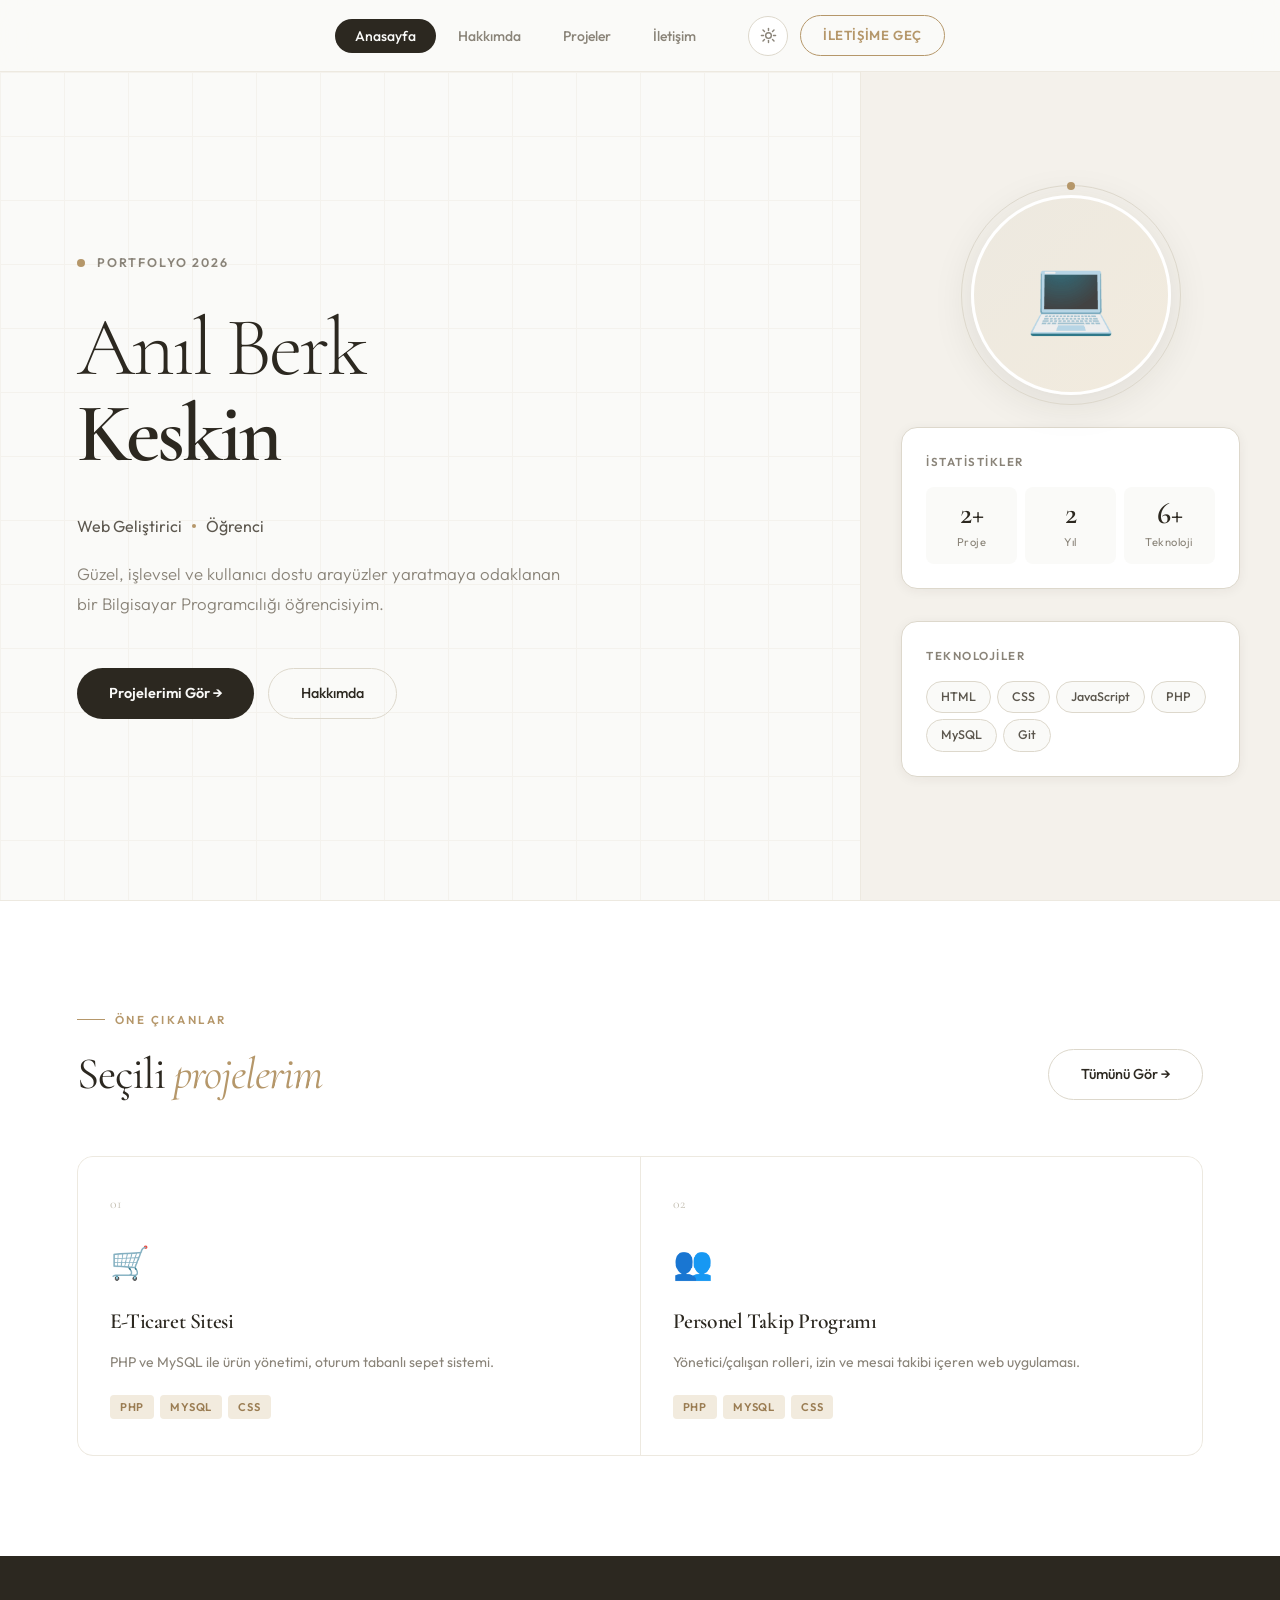
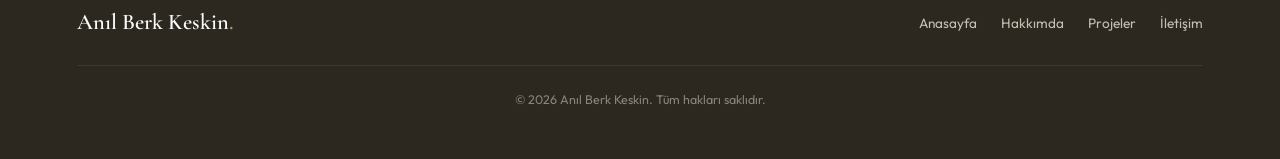
==== commit ef831c3f: "Dark Mode butonu eklendi." ====
--- a/index.html
+++ b/index.html
@@ -21,6 +21,10 @@
     <span></span><span></span><span></span>
   </button>
   <div class="nav-cta">
+    <button class="dark-toggle" aria-label="Dark mode toggle" title="Temayı değiştir">
+      <svg class="icon-sun" viewBox="0 0 24 24" xmlns="http://www.w3.org/2000/svg" fill="none" stroke="currentColor" stroke-width="2" stroke-linecap="round" stroke-linejoin="round" width="17" height="17"><circle cx="12" cy="12" r="4"/><line x1="12" y1="2" x2="12" y2="5"/><line x1="12" y1="19" x2="12" y2="22"/><line x1="4.22" y1="4.22" x2="6.34" y2="6.34"/><line x1="17.66" y1="17.66" x2="19.78" y2="19.78"/><line x1="2" y1="12" x2="5" y2="12"/><line x1="19" y1="12" x2="22" y2="12"/><line x1="4.22" y1="19.78" x2="6.34" y2="17.66"/><line x1="17.66" y1="6.34" x2="19.78" y2="4.22"/></svg>
+      <svg class="icon-moon" viewBox="0 0 24 24" xmlns="http://www.w3.org/2000/svg" fill="none" stroke="currentColor" stroke-width="2" stroke-linecap="round" stroke-linejoin="round" width="17" height="17"><path d="M21 12.79A9 9 0 1 1 11.21 3 7 7 0 0 0 21 12.79z"/></svg>
+    </button>
     <a href="pages/contact.html" class="btn-nav">İletişime Geç</a>
   </div>
 </nav>
@@ -45,7 +49,7 @@
       </div>
       <p class="hero-desc anim-fadeup anim-delay-3">
         Güzel, işlevsel ve kullanıcı dostu arayüzler yaratmaya odaklanan
-        bir Bilgisayar Programcılığı öğrencisiyim. Kod satırlarını deneyime dönüştürüyorum.
+        bir Bilgisayar Programcılığı öğrencisiyim.
       </p>
       <div class="hero-actions anim-fadeup anim-delay-4">
         <a href="pages/Projects.html" class="btn-primary">Projelerimi Gör →</a>
@@ -61,18 +65,9 @@
       <div class="hero-card">
         <div class="hero-card-title">İstatistikler</div>
         <div class="stat-row">
-          <div class="stat-box">
-            <span class="num">2+</span>
-            <span class="lbl">Proje</span>
-          </div>
-          <div class="stat-box">
-            <span class="num">2</span>
-            <span class="lbl">Yıl</span>
-          </div>
-          <div class="stat-box">
-            <span class="num">6+</span>
-            <span class="lbl">Teknoloji</span>
-          </div>
+          <div class="stat-box"><span class="num">2+</span><span class="lbl">Proje</span></div>
+          <div class="stat-box"><span class="num">2</span><span class="lbl">Yıl</span></div>
+          <div class="stat-box"><span class="num">6+</span><span class="lbl">Teknoloji</span></div>
         </div>
       </div>
       <div class="hero-card">
@@ -103,7 +98,7 @@
         <div class="feat-num">01</div>
         <span class="feat-icon">🛒</span>
         <h3>E-Ticaret Sitesi</h3>
-        <p>PHP ve MySQL ile ürün yönetimi, oturum tabanlı sepet sistemi içeren alışveriş arayüzü.</p>
+        <p>PHP ve MySQL ile ürün yönetimi, oturum tabanlı sepet sistemi.</p>
         <div class="feat-tags">
           <span class="feat-tag">PHP</span>
           <span class="feat-tag">MySQL</span>
@@ -114,7 +109,7 @@
         <div class="feat-num">02</div>
         <span class="feat-icon">👥</span>
         <h3>Personel Takip Programı</h3>
-        <p>Çalışan bilgileri, izin ve mesai takibini yönetici/çalışan rolleriyle sunan web uygulaması.</p>
+        <p>Yönetici/çalışan rolleri, izin ve mesai takibi içeren web uygulaması.</p>
         <div class="feat-tags">
           <span class="feat-tag">PHP</span>
           <span class="feat-tag">MySQL</span>
@@ -130,7 +125,7 @@
       <li><a href="index.html">Anasayfa</a></li>
       <li><a href="pages/about.html">Hakkımda</a></li>
       <li><a href="pages/Projects.html">Projeler</a></li>
-      <li><a href="pages/Projects.html">İletişim</a></li>
+      <li><a href="pages/contact.html">İletişim</a></li>
     </ul>
     <div class="footer-copy">© 2026 Anıl Berk Keskin. Tüm hakları saklıdır.</div>
   </footer>
--- a/assets/css/global.css
+++ b/assets/css/global.css
@@ -1,23 +1,14 @@
 /* =========================================
-   global.css — Tüm sayfalarda ortak stiller
+   global.css — Ortak stiller + Dark Mode
    ========================================= */
 
 @import url('https://fonts.googleapis.com/css2?family=Cormorant+Garamond:ital,wght@0,300;0,400;0,600;1,300;1,400&family=Outfit:wght@300;400;500;600&display=swap');
 
 /* ── RESET ──────────────────────────────── */
-*, *::before, *::after {
-  box-sizing: border-box;
-  margin: 0;
-  padding: 0;
-}
-
-img, svg, video {
-  max-width: 100%;
-  height: auto;
-  display: block;
-}
-
-/* ── CSS DEĞİŞKENLERİ ───────────────────── */
+*, *::before, *::after { box-sizing: border-box; margin: 0; padding: 0; }
+img, svg, video { max-width: 100%; height: auto; display: block; }
+
+/* ── LIGHT MODE (default) ───────────────── */
 :root {
   --white:        #ffffff;
   --off-white:    #fafaf8;
@@ -32,33 +23,72 @@
   --accent-hover: #9a7c52;
   --accent-pale:  #f2ebde;
 
+  /* Semantic tokens — bunlar dark modda değişir */
+  --bg:           #fafaf8;
+  --bg-secondary: #f4f1eb;
+  --bg-card:      #ffffff;
+  --bg-card-hover:#fafaf8;
+  --border:       #ede9e0;
+  --border-light: #ddd8cc;
+  --text:         #2c2820;
+  --text-muted:   #8a8479;
+  --text-light:   #5c574e;
+  --nav-bg:       rgba(250,250,248,0.88);
+  --shadow-sm:    0 2px 12px rgba(44,40,32,0.06);
+  --shadow-md:    0 8px 40px rgba(44,40,32,0.10);
+  --shadow-lg:    0 24px 80px rgba(44,40,32,0.13);
+
   --font-display: 'Cormorant Garamond', Georgia, serif;
   --font-body:    'Outfit', sans-serif;
-
-  --nav-h:      72px;
-  --page-pad:   clamp(24px, 6vw, 96px);
-  --radius-sm:  8px;
-  --radius-md:  16px;
-  --radius-lg:  28px;
-  --shadow-sm:  0 2px 12px rgba(44,40,32,0.06);
-  --shadow-md:  0 8px 40px rgba(44,40,32,0.10);
-  --shadow-lg:  0 24px 80px rgba(44,40,32,0.13);
-  --transition: 0.28s cubic-bezier(0.4,0,0.2,1);
+  --nav-h:        72px;
+  --page-pad:     clamp(24px, 6vw, 96px);
+  --radius-sm:    8px;
+  --radius-md:    16px;
+  --transition:   0.28s cubic-bezier(0.4,0,0.2,1);
+}
+
+/* ── DARK MODE ──────────────────────────── */
+html.dark {
+  --white:        #1a1814;
+  --off-white:    #141210;
+  --cream:        #1f1c18;
+  --cream-mid:    #2a2620;
+  --cream-dark:   #353028;
+  --stone:        #5a5650;
+  --warm-gray:    #7a7570;
+  --ink-light:    #a09890;
+  --ink:          #e8e0d4;
+  --accent:       #c8a97e;
+  --accent-hover: #d4b98e;
+  --accent-pale:  #2a2018;
+
+  --bg:           #141210;
+  --bg-secondary: #1a1814;
+  --bg-card:      #1f1c18;
+  --bg-card-hover:#252018;
+  --border:       #2a2620;
+  --border-light: #353028;
+  --text:         #e8e0d4;
+  --text-muted:   #7a7570;
+  --text-light:   #a09890;
+  --nav-bg:       rgba(20,18,16,0.92);
+  --shadow-sm:    0 2px 12px rgba(0,0,0,0.3);
+  --shadow-md:    0 8px 40px rgba(0,0,0,0.4);
+  --shadow-lg:    0 24px 80px rgba(0,0,0,0.5);
 }
 
 /* ── BASE ───────────────────────────────── */
-html {
-  scroll-behavior: smooth;
-}
+html { scroll-behavior: smooth; }
 
 body {
   font-family: var(--font-body);
-  background: var(--off-white);
-  color: var(--ink);
+  background: var(--bg);
+  color: var(--text);
   font-size: 16px;
   line-height: 1.65;
   min-height: 100vh;
   -webkit-font-smoothing: antialiased;
+  transition: background 0.3s ease, color 0.3s ease;
 }
 
 /* ── NAVBAR ─────────────────────────────── */
@@ -71,12 +101,12 @@
   align-items: center;
   justify-content: center;
   padding: 0 var(--page-pad);
-  background: rgba(250,250,248,0.88);
+  background: var(--nav-bg);
   backdrop-filter: blur(20px);
   -webkit-backdrop-filter: blur(20px);
-  border-bottom: 1px solid var(--cream-mid);
+  border-bottom: 1px solid var(--border);
   gap: 32px;
-  transition: box-shadow var(--transition);
+  transition: box-shadow var(--transition), background 0.3s ease;
 }
 
 .nav-links {
@@ -85,26 +115,24 @@
   gap: 2px;
   list-style: none;
 }
-
 .nav-links a {
   text-decoration: none;
   font-family: var(--font-body);
   font-size: 0.875rem;
   font-weight: 500;
-  color: var(--warm-gray);
+  color: var(--text-muted);
   padding: 8px 20px;
   border-radius: 50px;
   transition: color var(--transition), background var(--transition);
 }
-.nav-links a:hover {
-  color: var(--ink);
-  background: var(--cream);
-}
-.nav-links a.active {
-  color: var(--white);
-  background: var(--ink);
-}
-
+.nav-links a:hover { color: var(--text); background: var(--cream); }
+.nav-links a.active { color: var(--bg); background: var(--text); }
+
+.nav-cta {
+  display: flex;
+  align-items: center;
+  gap: 12px;
+}
 .nav-cta a.btn-nav {
   text-decoration: none;
   font-size: 0.82rem;
@@ -117,12 +145,46 @@
   border-radius: 50px;
   transition: all var(--transition);
 }
-.nav-cta a.btn-nav:hover {
-  background: var(--accent);
-  color: var(--white);
-}
-
-/* Hamburger — görünürlük responsive.css'de */
+.nav-cta a.btn-nav:hover { background: var(--accent); color: var(--bg); }
+
+/* ── DARK MODE TOGGLE ───────────────────── */
+.dark-toggle {
+  width: 40px;
+  height: 40px;
+  border-radius: 50%;
+  border: 1.5px solid var(--border-light);
+  background: var(--bg-card);
+  cursor: pointer;
+  display: flex;
+  align-items: center;
+  justify-content: center;
+  transition: all var(--transition);
+  flex-shrink: 0;
+  color: var(--text-muted);
+  padding: 0;
+}
+.dark-toggle:hover {
+  border-color: var(--accent);
+  background: var(--accent-pale);
+  transform: rotate(15deg);
+}
+.dark-toggle svg {
+  width: 17px;
+  height: 17px;
+  fill: none;
+  stroke: currentColor;
+  stroke-width: 2;
+  stroke-linecap: round;
+  stroke-linejoin: round;
+  transition: all var(--transition);
+  color: var(--text-muted);
+}
+.dark-toggle .icon-sun  { display: block; }
+.dark-toggle .icon-moon { display: none; }
+html.dark .dark-toggle .icon-sun  { display: none; }
+html.dark .dark-toggle .icon-moon { display: block; }
+
+/* ── HAMBURGER ──────────────────────────── */
 .nav-toggle {
   display: none;
   flex-direction: column;
@@ -131,14 +193,13 @@
   padding: 8px;
   background: none;
   border: none;
-  margin-left: auto;
   flex-shrink: 0;
 }
 .nav-toggle span {
   display: block;
   width: 22px;
   height: 2px;
-  background: var(--ink);
+  background: var(--text);
   border-radius: 2px;
   transition: transform 0.3s ease, opacity 0.3s ease;
 }
@@ -147,18 +208,15 @@
 .nav-toggle.open span:nth-child(3) { transform: translateY(-7px) rotate(-45deg); }
 
 /* ── PAGE WRAP ──────────────────────────── */
-.page-wrap {
-  padding-top: var(--nav-h);
-  min-height: 100vh;
-}
+.page-wrap { padding-top: var(--nav-h); min-height: 100vh; }
 
 /* ── BUTONLAR ───────────────────────────── */
 .btn-primary {
   display: inline-flex;
   align-items: center;
   gap: 8px;
-  background: var(--ink);
-  color: var(--white);
+  background: var(--text);
+  color: var(--bg);
   font-family: var(--font-body);
   font-size: 0.9rem;
   font-weight: 600;
@@ -180,21 +238,18 @@
   align-items: center;
   gap: 8px;
   background: transparent;
-  color: var(--ink);
+  color: var(--text);
   font-family: var(--font-body);
   font-size: 0.9rem;
   font-weight: 500;
   padding: 13px 32px;
   border-radius: 50px;
-  border: 1.5px solid var(--cream-dark);
+  border: 1.5px solid var(--border-light);
   cursor: pointer;
   text-decoration: none;
   transition: all var(--transition);
 }
-.btn-secondary:hover {
-  border-color: var(--ink);
-  transform: translateY(-2px);
-}
+.btn-secondary:hover { border-color: var(--text); transform: translateY(-2px); }
 
 /* ── SECTION LABEL ──────────────────────── */
 .section-label {
@@ -218,7 +273,7 @@
 
 /* ── FOOTER ─────────────────────────────── */
 footer {
-  background: var(--ink);
+  background: var(--text);
   color: var(--stone);
   padding: 48px var(--page-pad);
   display: flex;
@@ -226,26 +281,23 @@
   justify-content: space-between;
   flex-wrap: wrap;
   gap: 16px;
+  transition: background 0.3s ease;
 }
 .footer-logo {
   font-family: var(--font-display);
   font-size: 1.4rem;
-  color: var(--white);
+  color: var(--bg);
   font-weight: 600;
 }
 .footer-logo span { color: var(--accent); }
-.footer-links {
-  display: flex;
-  gap: 24px;
-  list-style: none;
-}
+.footer-links { display: flex; gap: 24px; list-style: none; }
 .footer-links a {
   text-decoration: none;
   color: var(--stone);
   font-size: 0.85rem;
   transition: color var(--transition);
 }
-.footer-links a:hover { color: var(--white); }
+.footer-links a:hover { color: var(--bg); }
 .footer-copy {
   font-size: 0.78rem;
   color: var(--warm-gray);
@@ -269,9 +321,7 @@
   0%,100% { opacity: 1; transform: scale(1); }
   50%     { opacity: 0.4; transform: scale(0.7); }
 }
-@keyframes rotateRing {
-  to { transform: rotate(360deg); }
-}
+@keyframes rotateRing { to { transform: rotate(360deg); } }
 @keyframes glow {
   0%,100% { box-shadow: 0 0 0 3px rgba(74,222,128,0.25); }
   50%     { box-shadow: 0 0 0 6px rgba(74,222,128,0.12); }
@@ -283,3 +333,7 @@
 .anim-delay-2 { animation-delay: 0.2s; }
 .anim-delay-3 { animation-delay: 0.35s; }
 .anim-delay-4 { animation-delay: 0.5s; }
+
+/* ── REVEAL ─────────────────────────────── */
+.reveal { opacity: 0; transform: translateY(24px); transition: opacity 0.6s ease, transform 0.6s ease; }
+.reveal.revealed { opacity: 1; transform: translateY(0); }
--- a/assets/css/responsive.css
+++ b/assets/css/responsive.css
@@ -1,52 +1,36 @@
 /* =========================================
    responsive.css — Tüm @media kuralları
-   
-   Breakpoint'ler:
-   900px → Tablet (2 sütun → 1 sütun)
-   560px → Mobil (hamburger menü açılır)
+   900px → Tablet
+   560px → Mobil (hamburger)
    480px → Küçük mobil
    ========================================= */
 
 /* ── TABLET: 900px ──────────────────────── */
 @media (max-width: 900px) {
+  .navbar { padding: 0 24px; gap: 16px; }
+  /* Sadece "İletişime Geç" butonunu gizle, dark toggle kalır */
+  .nav-cta .btn-nav { display: none; }
 
-  /* Navbar */
-  .navbar { padding: 0 24px; gap: 16px; }
-  .nav-cta { display: none; }
-
-  /* Footer */
-  footer {
-    flex-direction: column;
-    align-items: flex-start;
-    gap: 20px;
-    padding: 36px 24px;
-  }
+  footer { flex-direction: column; align-items: flex-start; gap: 20px; padding: 36px 24px; }
   .footer-links { flex-wrap: wrap; gap: 12px; }
 
-  /* index.html */
+  /* index */
   .hero { grid-template-columns: 1fr; }
   .hero-right { display: none; }
   .featured-grid { grid-template-columns: 1fr; }
   .featured-header { flex-direction: column; align-items: flex-start; gap: 20px; }
 
-  /* hakkimda.html */
+  /* hakkimda */
   .intro-section { grid-template-columns: 1fr; }
-  .intro-col:first-child {
-    border-right: none;
-    border-bottom: 1px solid var(--cream-mid);
-  }
+  .intro-col:first-child { border-right: none; border-bottom: 1px solid var(--border); }
   .skills-grid { grid-template-columns: repeat(2, 1fr); }
 
-  /* iletisim.html */
+  /* iletisim */
   .contact-layout { grid-template-columns: 1fr; }
-  .contact-info {
-    border-right: none;
-    border-bottom: 1px solid var(--cream-mid);
-    padding: 48px 28px;
-  }
+  .contact-info { border-right: none; border-bottom: 1px solid var(--border); padding: 48px 28px; }
   .contact-form-wrap { padding: 48px 28px; }
 
-  /* projeler.html */
+  /* projeler */
   .projects-hero { padding: 56px 28px 40px; }
   .projects-hero::after { display: none; }
   .projects-section { padding: 48px 28px; }
@@ -54,22 +38,38 @@
   .cta-strip { padding: 56px 28px; flex-direction: column; text-align: center; }
 }
 
-/* ── MOBİL: 560px — Hamburger menü ─────── */
+/* ── MOBİL: 560px ───────────────────────── */
 @media (max-width: 560px) {
 
-  .navbar { padding: 0 20px; justify-content: space-between; }
+  /* Navbar: hamburger solda, dark toggle sağda */
+  .navbar {
+    padding: 0 16px;
+    justify-content: space-between;
+    gap: 0;
+  }
 
-  /* Hamburger butonu göster */
   .nav-toggle { display: flex; }
 
-  /* Nav linkleri → kompakt açılır panel */
+  /* nav-cta: sadece dark toggle görünür, btn-nav zaten gizli */
+  .nav-cta {
+    display: flex;
+    align-items: center;
+    margin-left: auto;
+  }
+
+  .dark-toggle {
+    width: 38px;
+    height: 38px;
+    font-size: 1rem;
+  }
+
+  /* Nav linkleri → kompakt pill satırı */
   .nav-links {
     display: none;
     position: fixed;
     top: var(--nav-h);
-    left: 0;
-    right: 0;
-    background: rgba(250,250,248,0.97);
+    left: 0; right: 0;
+    background: var(--nav-bg);
     backdrop-filter: blur(20px);
     -webkit-backdrop-filter: blur(20px);
     flex-direction: row;
@@ -77,43 +77,32 @@
     align-items: center;
     justify-content: center;
     gap: 8px;
-    padding: 16px 20px 18px;
-    border-bottom: 1px solid var(--cream-mid);
-    box-shadow: 0 8px 24px rgba(44,40,32,0.08);
+    padding: 14px 16px 16px;
+    border-bottom: 1px solid var(--border);
+    box-shadow: var(--shadow-md);
     z-index: 998;
+    order: 2;
   }
   .nav-links.open { display: flex; }
-
   .nav-links li { width: auto; }
   .nav-links a {
-    font-size: 0.875rem;
+    font-size: 0.85rem;
     font-weight: 500;
-    padding: 8px 20px;
-    width: auto;
+    padding: 8px 18px;
+    border-radius: 50px;
+    border: 1.5px solid var(--border-light);
+    background: var(--bg-card);
+    color: var(--text);
+    display: inline-block;
     text-align: center;
-    border-radius: 50px;
-    color: var(--ink);
-    border: 1.5px solid var(--cream-dark);
-    background: var(--white);
-    display: inline-block;
   }
-  .nav-links a:hover {
-    border-color: var(--accent);
-    background: var(--accent-pale);
-    color: var(--ink);
-  }
-  .nav-links a.active {
-    background: var(--ink);
-    border-color: var(--ink);
-    color: var(--white);
-    font-weight: 600;
-  }
+  .nav-links a:hover { border-color: var(--accent); background: var(--accent-pale); }
+  .nav-links a.active { background: var(--text); border-color: var(--text); color: var(--bg); font-weight: 600; }
 }
 
 /* ── KÜÇÜK MOBİL: 480px ─────────────────── */
 @media (max-width: 480px) {
-
-  /* index.html */
+  /* index */
   .hero-left { padding: 40px 20px; }
   .hero-title { letter-spacing: -1.5px; }
   .hero-actions { flex-direction: column; gap: 10px; }
@@ -121,7 +110,7 @@
   .featured { padding: 52px 20px; }
   .feat-card { padding: 24px 20px; }
 
-  /* hakkimda.html */
+  /* hakkimda */
   .about-hero { padding: 44px 20px 32px; }
   .about-hero::after { display: none; }
   .intro-col { padding: 36px 20px; }
@@ -130,12 +119,12 @@
   .skills-section { padding: 48px 20px; }
   .skills-grid { grid-template-columns: 1fr; }
   .timeline-section { padding: 48px 20px; }
-  .timeline::before { left: 64px; }
-  .tl-item { grid-template-columns: 64px 1fr; }
+  .timeline::before { left: 60px; }
+  .tl-item { grid-template-columns: 60px 1fr; }
   .tl-year-col { padding-right: 12px; }
-  .tl-content-col { padding-left: 24px; }
+  .tl-content-col { padding-left: 20px; }
 
-  /* iletisim.html */
+  /* iletisim */
   .contact-hero { padding: 44px 20px 32px; }
   .contact-hero::after { display: none; }
   .contact-info { padding: 36px 20px; }
@@ -143,13 +132,13 @@
   .form-row { grid-template-columns: 1fr; }
   .form-submit-row { flex-direction: column; align-items: stretch; }
 
-  /* projeler.html */
+  /* projeler */
   .projects-hero { padding: 44px 20px 32px; }
   .card-thumb { height: 170px; }
   .card-body { padding: 18px 18px 16px; }
   .projects-grid--two { max-width: 100%; }
 
-  /* Footer */
+  /* footer */
   footer { padding: 32px 20px; }
   .footer-copy { font-size: 0.72rem; }
 }
